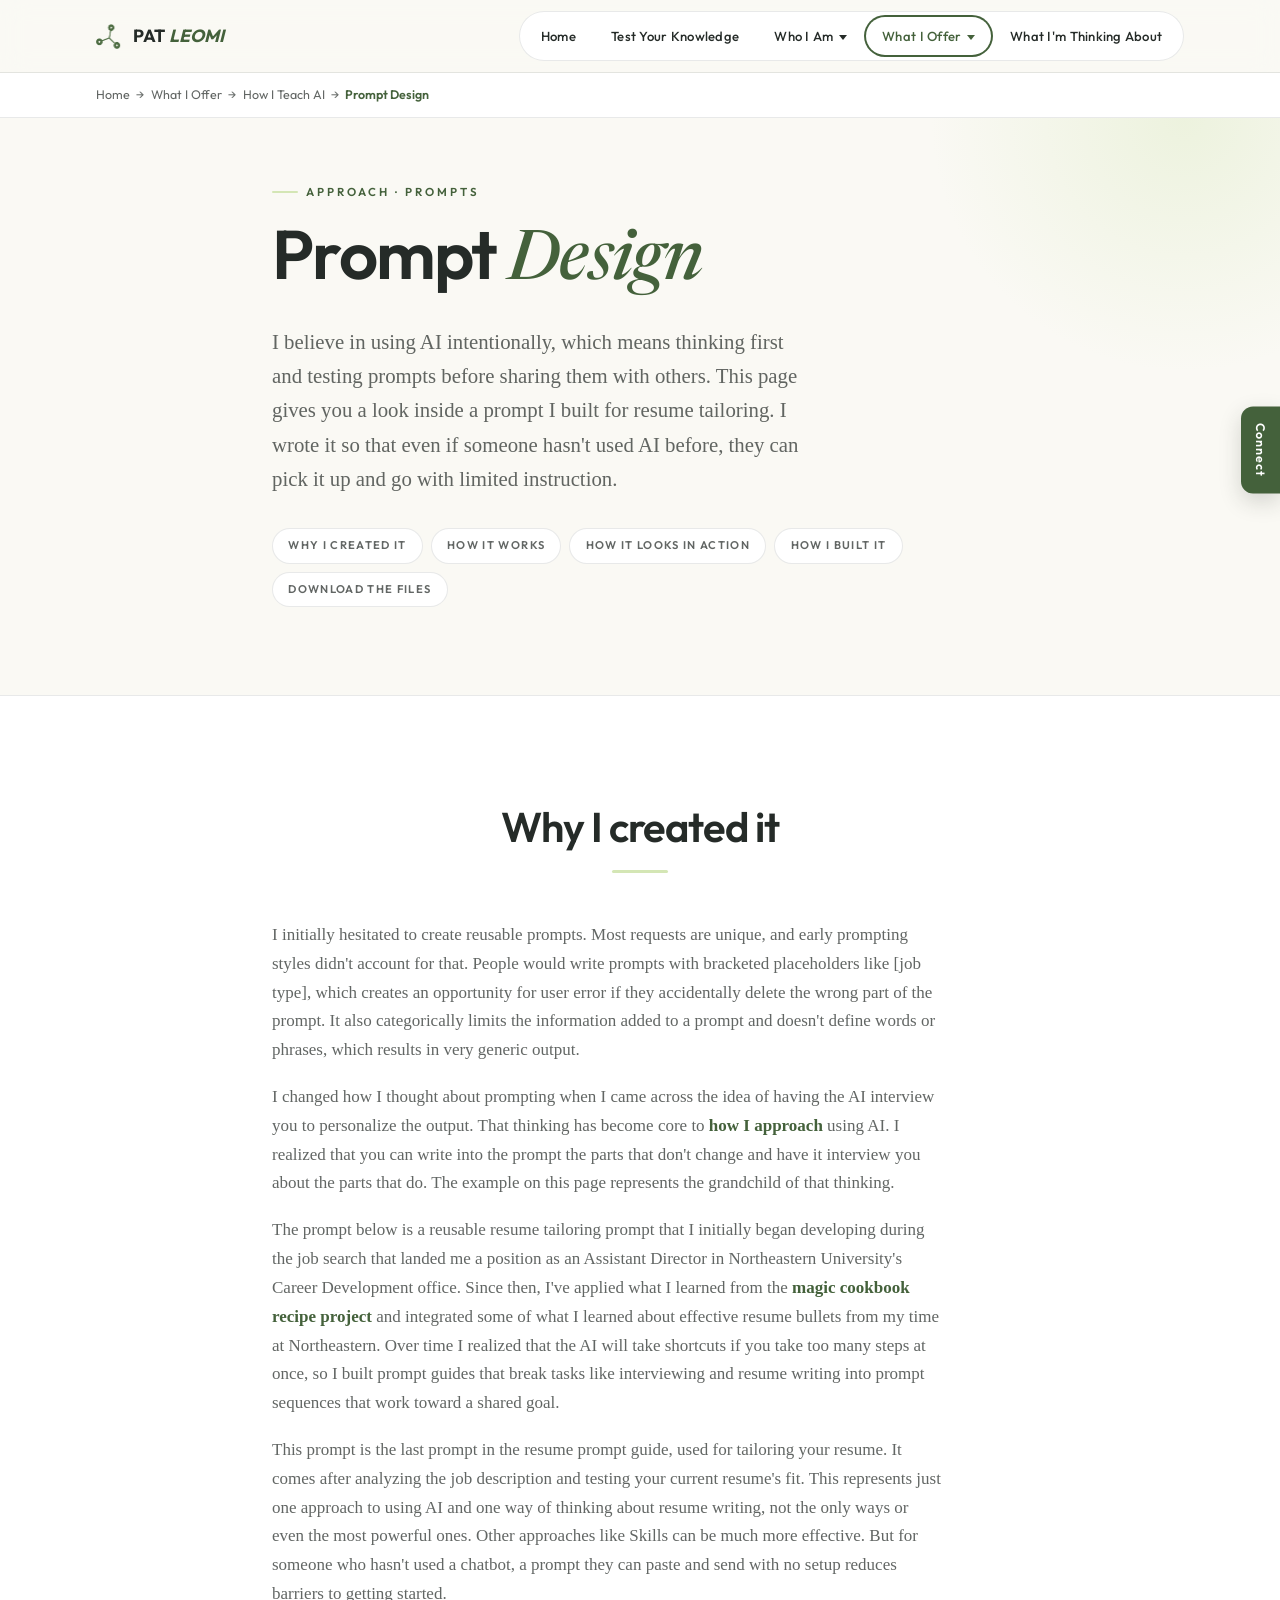
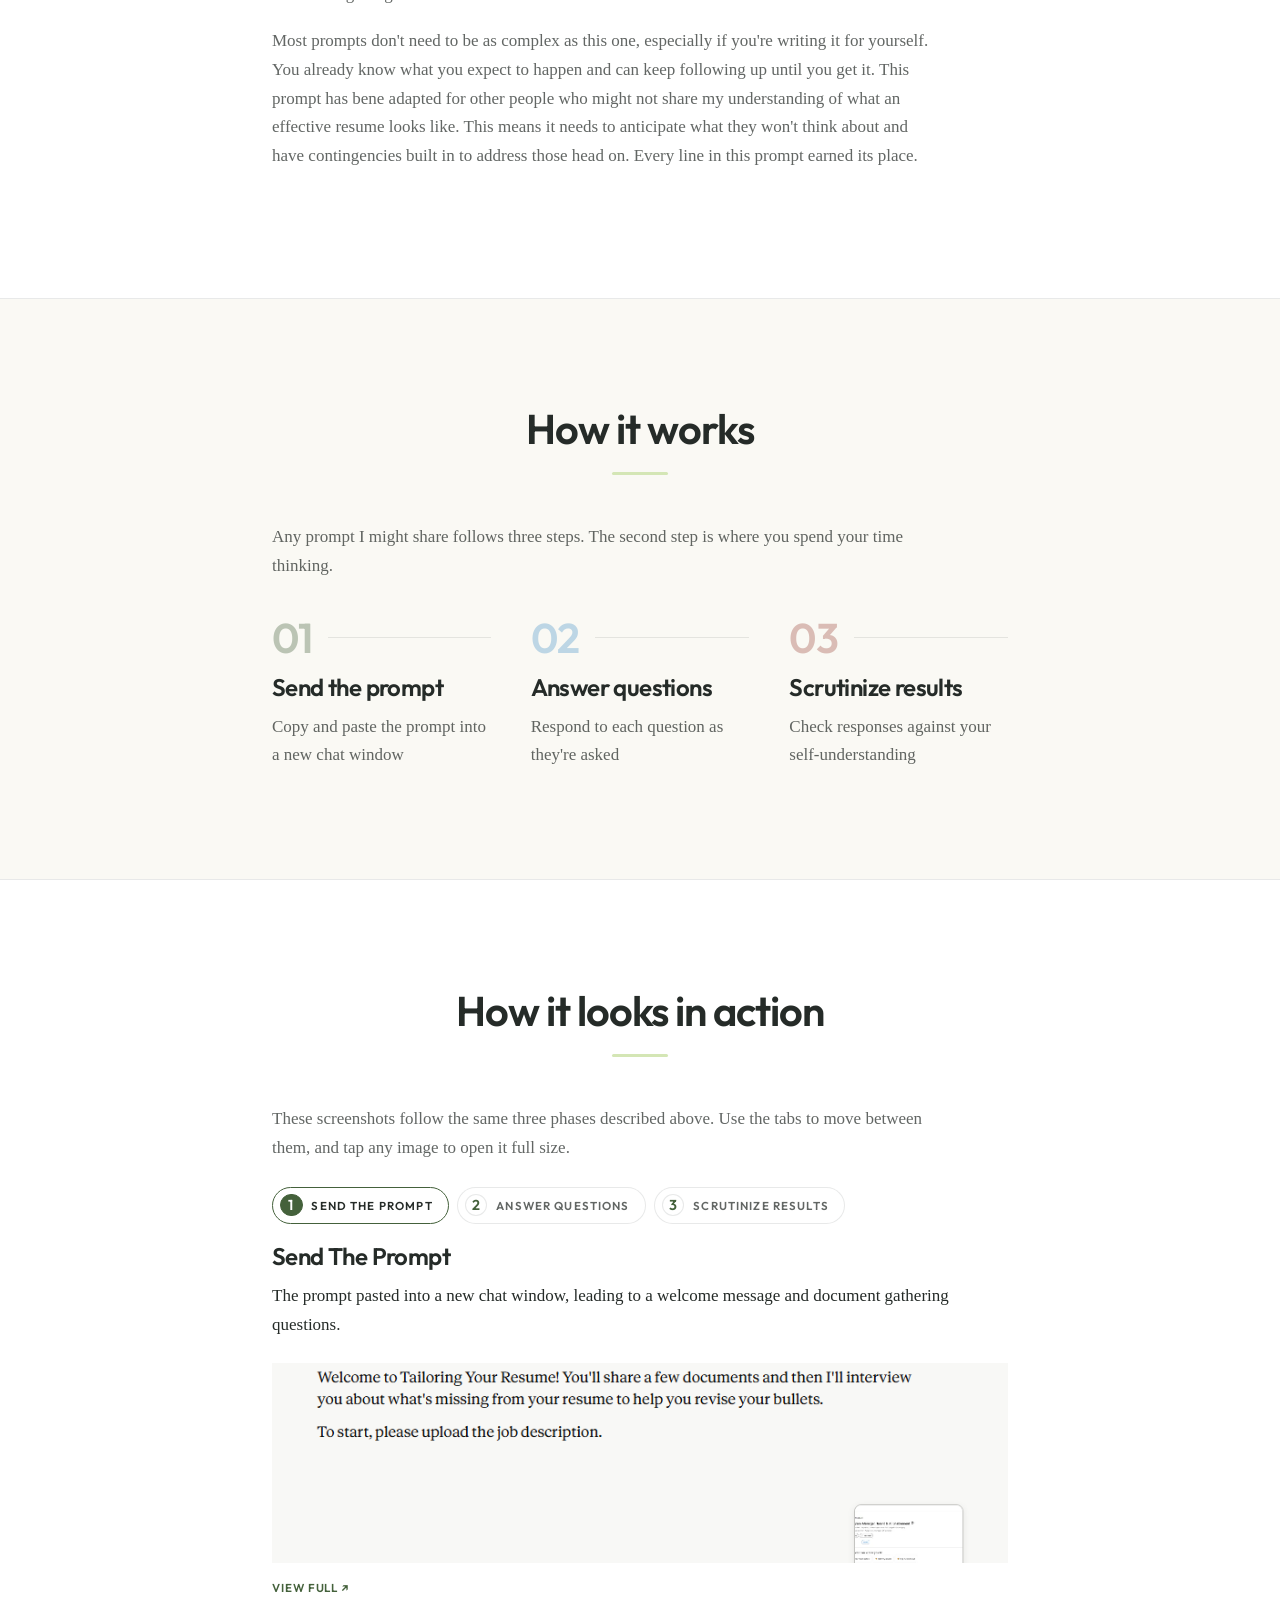
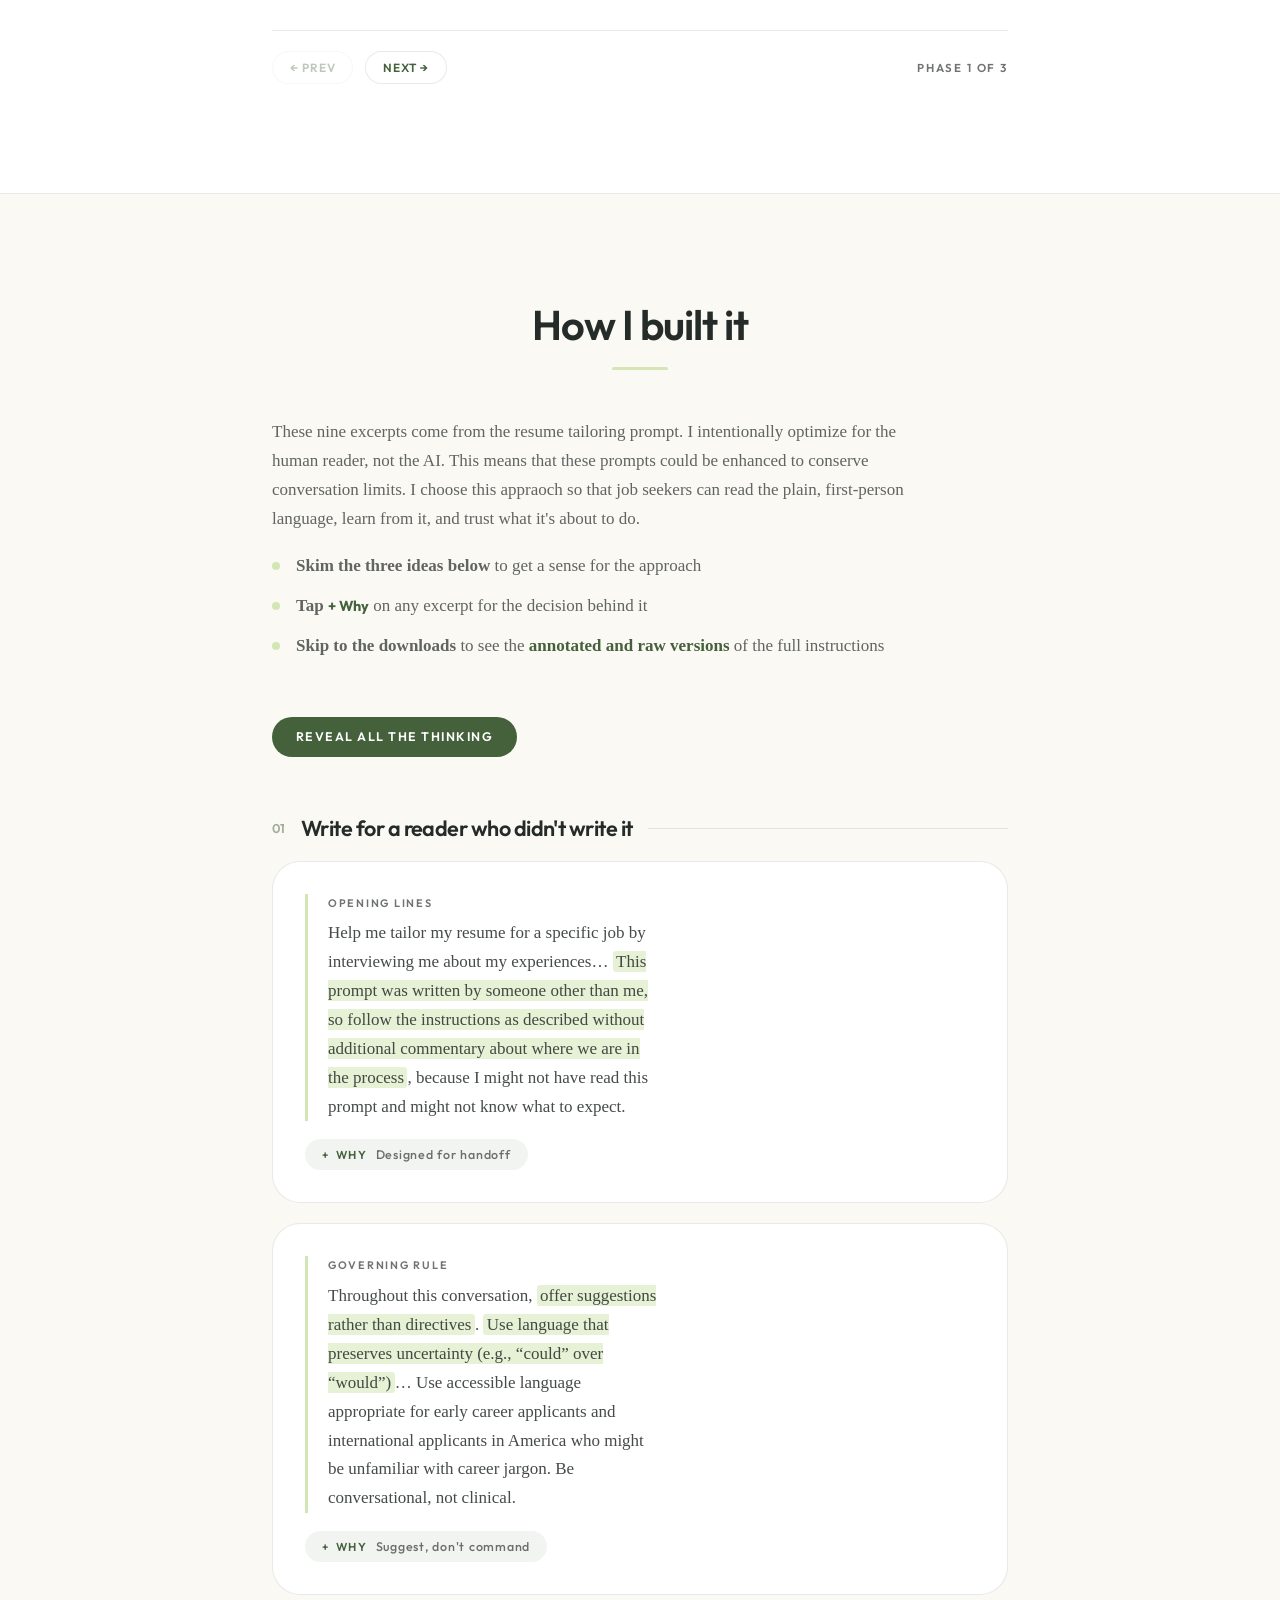
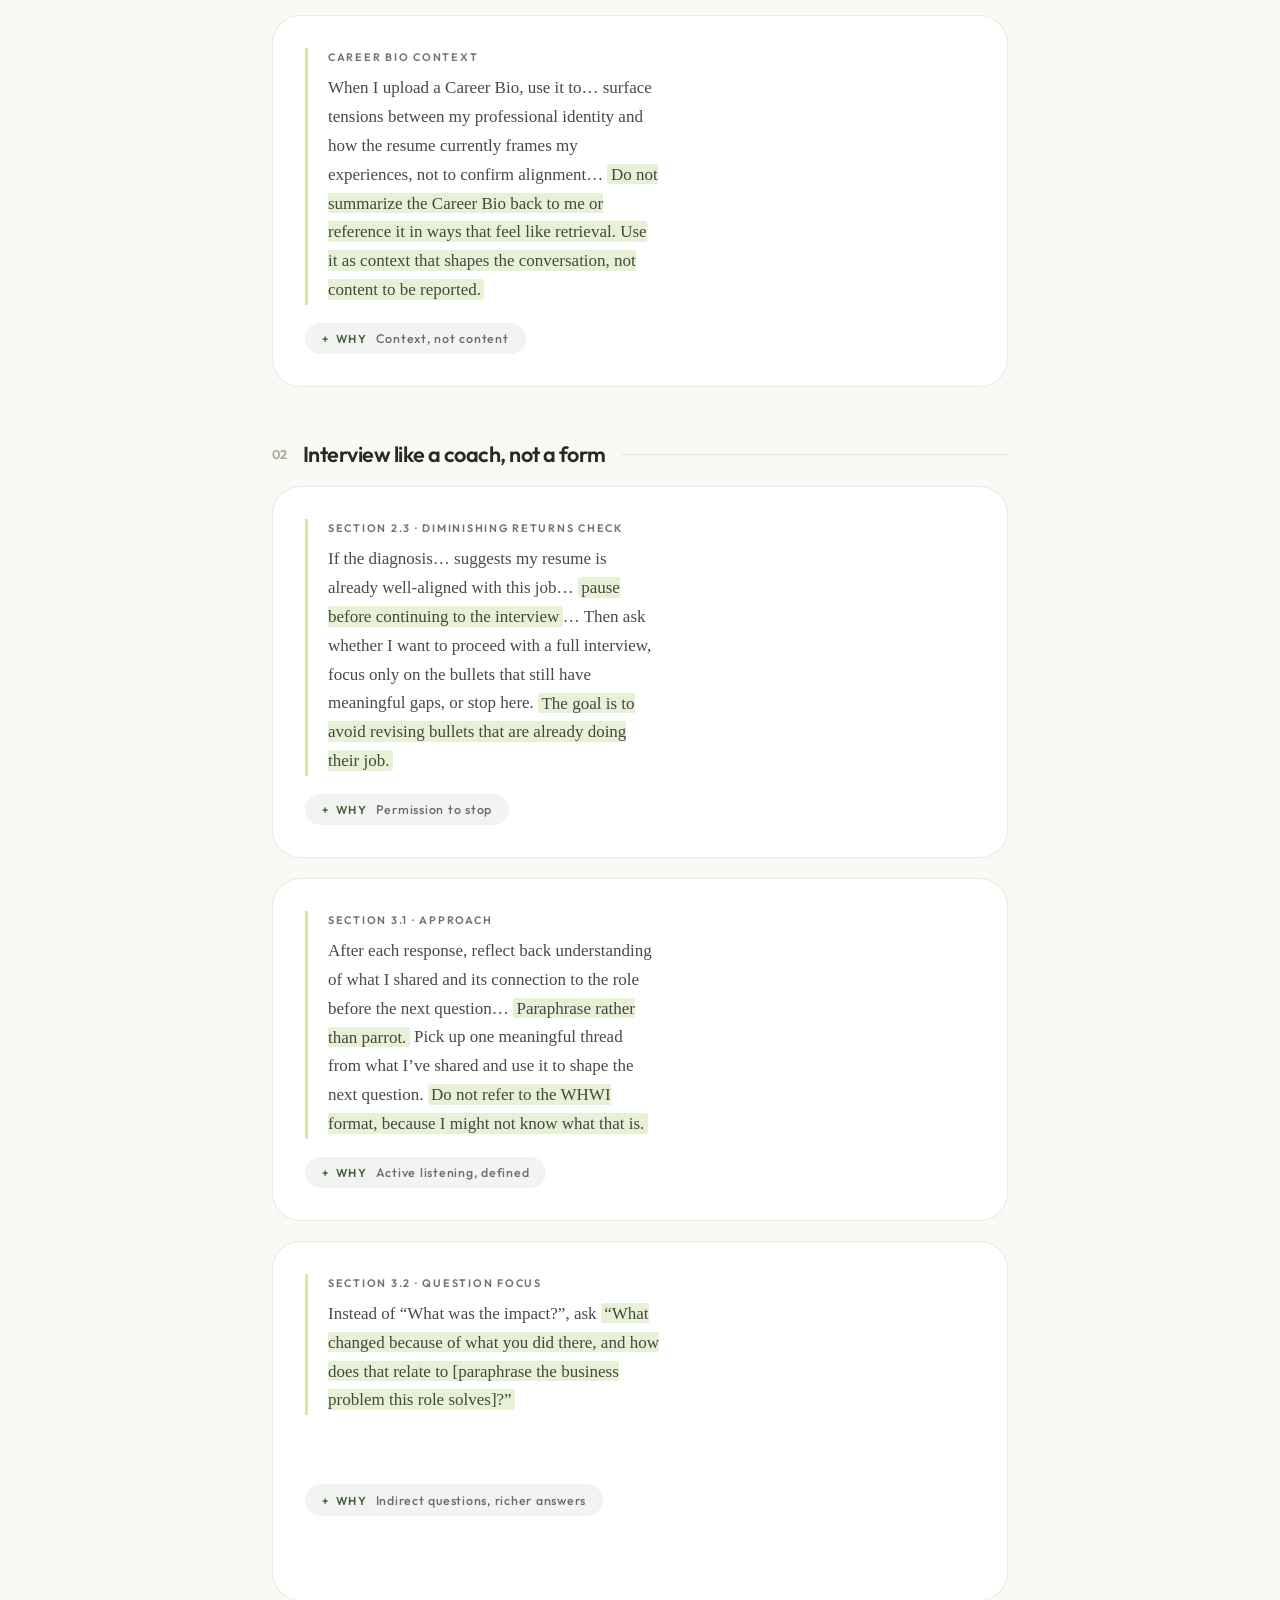
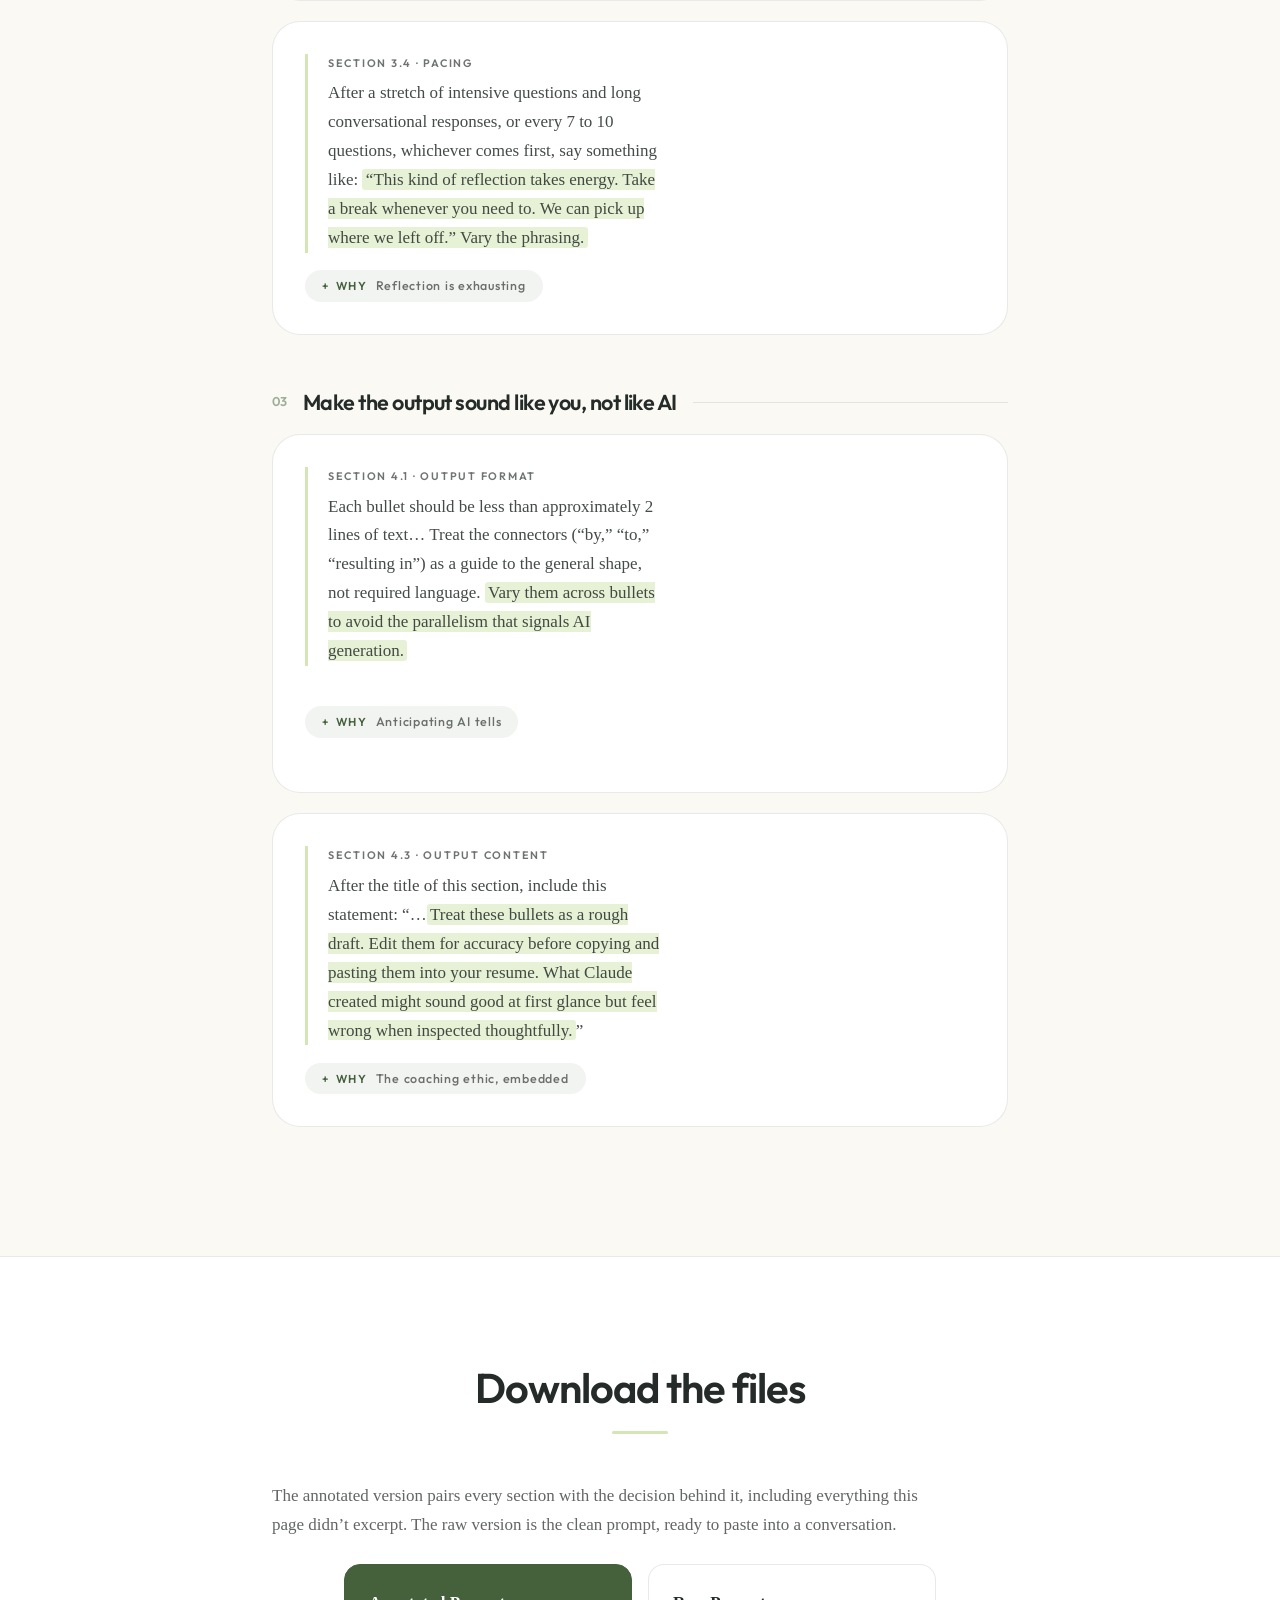
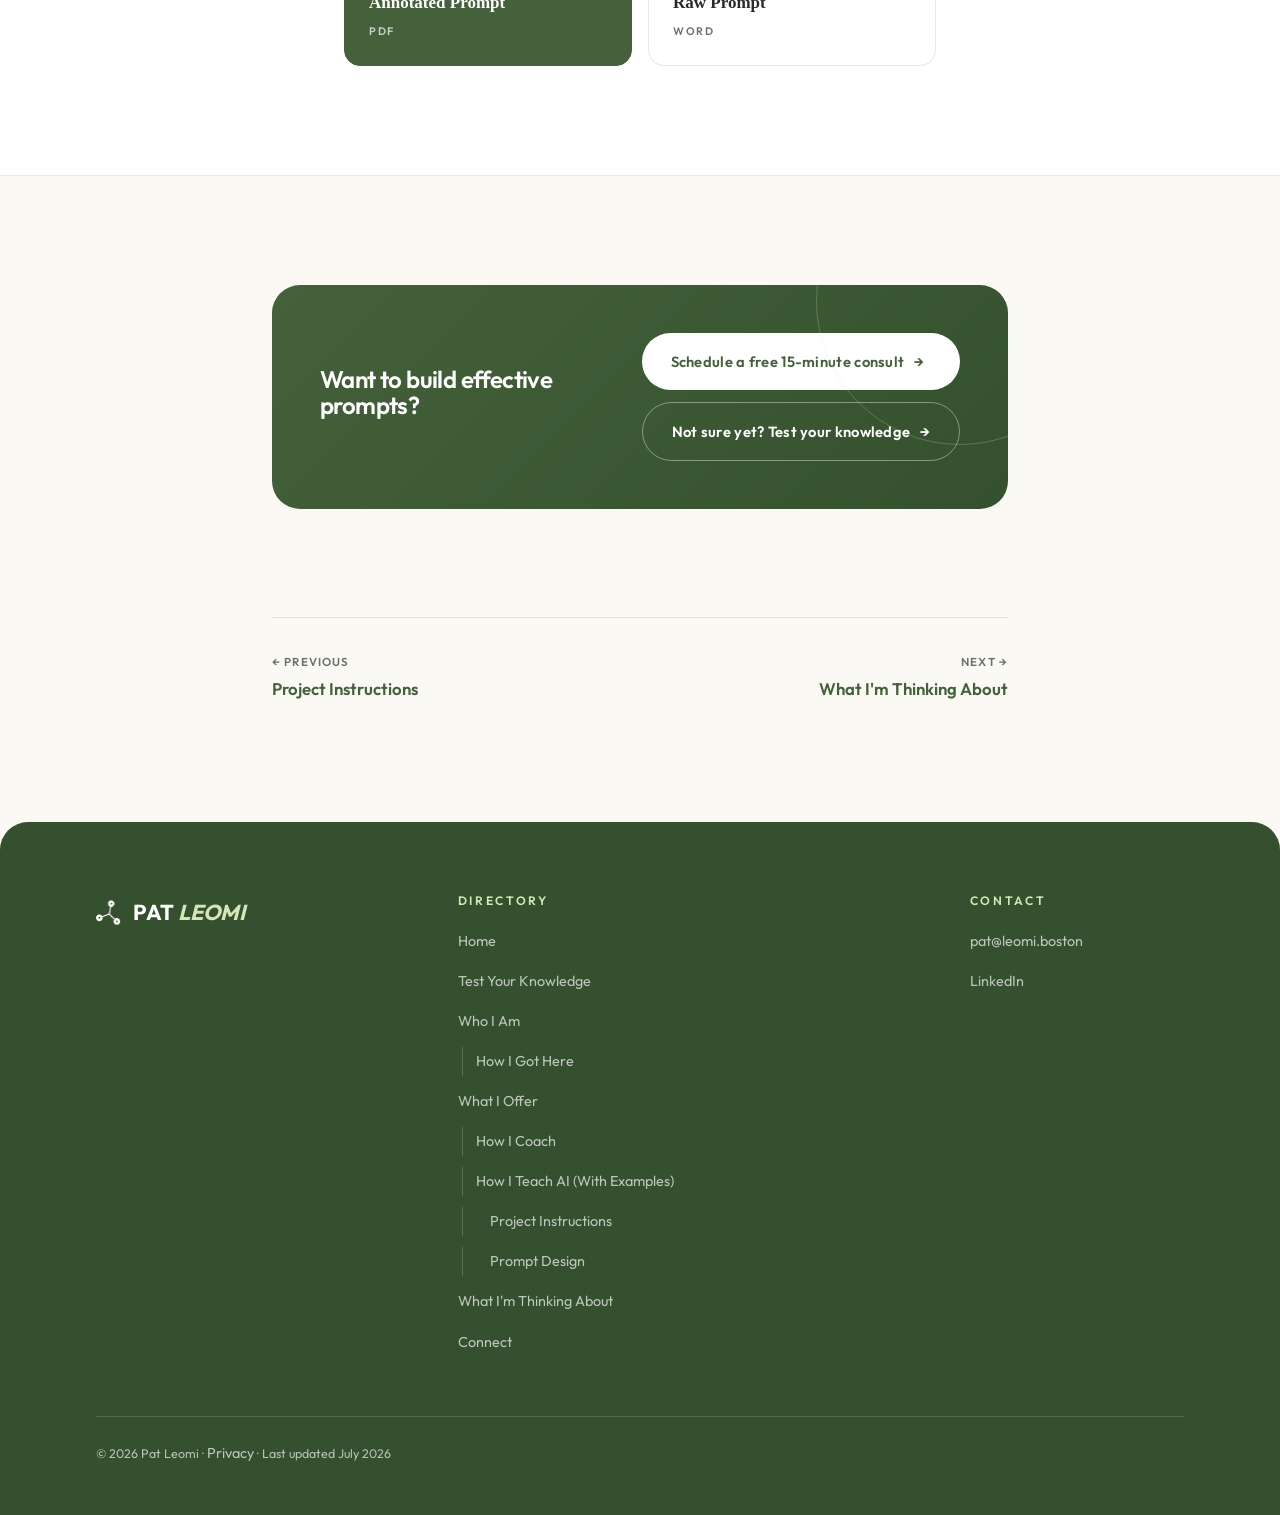
==== prompt_resumes.html @ 40867707 "Launch site: add all pages, assets, and site config; remove README" ====
<!DOCTYPE html>
<html lang="en">
<head>
<meta charset="utf-8">
<meta name="viewport" content="width=device-width, initial-scale=1.0">
<title>Prompt Design — Pat Leomi | Communication Coach - For Careers, AI & Beyond</title>
<meta name="description" content="Pat Leomi annotates a resume-tailoring prompt he designed to show how he thinks about writing prompts for other people.">
<meta name="robots" content="noai, noimageai">
<link rel="canonical" href="https://leomi.boston/prompt_resumes.html">
<link rel="icon" href="assets/images/site-icon-green.png">
<link rel="apple-touch-icon" href="assets/images/site-icon-green.png">
<link rel="manifest" href="site.webmanifest">
<meta name="theme-color" content="#44613B">
<meta property="og:type" content="article">
<meta property="og:title" content="Prompt Design — Pat Leomi | Communication Coach - For Careers, AI & Beyond">
<meta property="og:description" content="Pat Leomi annotates a resume-tailoring prompt he designed to show how he thinks about writing prompts for other people.">
<meta property="og:url" content="https://leomi.boston/prompt_resumes.html">
<meta property="og:image" content="https://leomi.boston/assets/images/og-card.png">
<meta property="og:image:width" content="1200">
<meta property="og:image:height" content="630">
<meta property="og:site_name" content="Pat Leomi">
<meta property="og:locale" content="en_US">
<meta name="twitter:card" content="summary_large_image">
<link rel="preload" href="assets/fonts/Outfit/Outfit-VariableFont_wght.ttf" as="font" type="font/ttf" crossorigin>
<link rel="stylesheet" href="assets/css/main.css">
<script src="assets/js/components.js" defer></script>
<script src="assets/js/main.js" defer></script>
<script type="application/ld+json">
{
  "@context": "https://schema.org",
  "@type": "Article",
  "headline": "Prompt Design",
  "url": "https://leomi.boston/prompt_resumes.html",
  "about": ["Prompt engineering", "Generative AI", "Resume writing", "Job search", "Career coaching"],
  "author": {
    "@type": "Person",
    "name": "Pat Leomi",
    "url": "https://leomi.boston/"
  }
}
</script>
</head>
<body data-page="prompt_resumes">
<a class="skip-link" href="#main">Skip to content</a>

<!-- ============================================================ -->
<!-- Navigation -->
<!-- ============================================================ -->
<div id="site-nav"></div>
<div id="site-breadcrumbs"></div>

<main id="main">

<!-- ============================================================ -->
<!-- HERO -->
<!-- ============================================================ -->
<section class="hero">
<div class="container narrow">
<span class="eyebrow">Approach · Prompts</span>
<h1>Prompt <span class="accent-italic">Design</span></h1>
<p class="lede" style="margin-top: 1.5rem;">I believe in using AI intentionally, which means thinking first and testing prompts before sharing them with others. This page gives you a look inside a prompt I built for resume tailoring. I wrote it so that even if someone hasn't used AI before, they can pick it up and go with limited instruction.</p>

<!-- anchor chips -->
<nav class="anchor-chips" aria-label="On this page">
<a href="#why">Why I Created It</a>
<a href="#how">How It Works</a>
<a href="#see">How It Looks In Action</a>
<a href="#inside">How I Built It</a>
<a href="#downloads">Download The Files</a>
</nav>
</div>
</section>

<!-- ============================ WHY I CREATED IT ============================ -->
<section class="section section--band" id="why">
<div class="container narrow">
<h2 class="section-head">Why I created it</h2>
<div class="prose">
<p>I initially hesitated to create reusable prompts. Most requests are unique, and early prompting styles didn't account for that. People would write prompts with bracketed placeholders like [job type], which creates an opportunity for user error if they accidentally delete the wrong part of the prompt. It also categorically limits the information added to a prompt and doesn't define words or phrases, which results in very generic output.</p>
<p>I changed how I thought about prompting when I came across the idea of having the AI interview you to personalize the output. That thinking has become core to <b><a href="approach.html/#pillars-heading">how I approach</a></b> using AI. I realized that you can write into the prompt the parts that don't change and have it interview you about the parts that do. The example on this page represents the grandchild of that thinking.</p>
<p>The prompt below is a reusable resume tailoring prompt that I initially began developing during the job search that landed me a position as an Assistant Director in Northeastern University's Career Development office. Since then, I've applied what I learned from the <b><a href="project_recipe.html">magic cookbook recipe project</a></b> and integrated some of what I learned about effective resume bullets from my time at Northeastern. Over time I realized that the AI will take shortcuts if you take too many steps at once, so I built prompt guides that break tasks like interviewing and resume writing into prompt sequences that work toward a shared goal.</p>
<p>This prompt is the last prompt in the resume prompt guide, used for tailoring your resume. It comes after analyzing the job description and testing your current resume's fit. This represents just one approach to using AI and one way of thinking about resume writing, not the only ways or even the most powerful ones. Other approaches like Skills can be much more effective. But for someone who hasn't used a chatbot, a prompt they can paste and send with no setup reduces barriers to getting started.</p>
<p>Most prompts don't need to be as complex as this one, especially if you're writing it for yourself. You already know what you expect to happen and can keep following up until you get it. This prompt has bene adapted for other people who might not share my understanding of what an effective resume looks like. This means it needs to anticipate what they won't think about and have contingencies built in to address those head on. Every line in this prompt earned its place.</p>
</div>
</div>
</section>

<!-- ============================ HOW IT WORKS ============================ -->
<section class="section" id="how">
<div class="container narrow">
<h2 class="section-head">How it works</h2>
<div class="prose">
<p>Any prompt I might share follows three steps. The second step is where you spend your time thinking.</p>
</div>
<div class="steps" style="margin-top: 2.25rem;">
<div class="step">
<div class="step-no"></div>
<h3>Send the prompt</h3>
<p>Copy and paste the prompt into a new chat window</p>
</div>
<div class="step">
<div class="step-no"></div>
<h3>Answer questions</h3>
<p>Respond to each question as they're asked</p>
</div>
<div class="step">
<div class="step-no"></div>
<h3>Scrutinize results</h3>
<p>Check responses against your self-understanding</p>
</div>
</div>
</div>
</section>

<!-- ============================ HOW IT LOOKS IN ACTION ============================ -->
<section class="section section--band" id="see">
<div class="container narrow">
<h2 class="section-head">How it looks in action</h2>
<div class="prose">
<p>These screenshots follow the same three phases described above. Use the tabs to move between them, and tap any image to open it full size.</p>
</div>

<div class="pillars" data-pillars data-item-noun="Phase" data-carousel-label="The prompt in action" style="margin-top: 1.5rem;">
<div class="pillars__viewport">

<article class="pillars__panel" id="view-send" data-title="Send The Prompt">
<h3 class="pillar-step">Send The Prompt</h3>
<p>The prompt pasted into a new chat window, leading to a welcome message and document gathering questions.</p>
<a class="pillar-thumb" href="assets/images/Prompt_Tailoring_1.png" target="_blank" rel="noopener noreferrer">
<img src="assets/images/Prompt_Tailoring_1.png" alt="Screenshot of the resume tailoring prompt pasted into a new chat window, with the AI asking for the job description, prior prompt outputs, and current resume before the interview starts." loading="lazy" style="object-fit: cover; object-position: center 32%;"/>
<span class="pillar-thumb__hint">View full ↗</span>
</a>
</article>

<article class="pillars__panel" id="view-answer" data-title="Answer Questions">
<h3 class="pillar-step">Answer Questions</h3>
<p>A question asked mid interview, personalized to this unique job seeker.</p>
<a class="pillar-thumb" href="assets/images/Prompt_Tailoring_2.png" target="_blank" rel="noopener noreferrer">
<img src="assets/images/Prompt_Tailoring_2.png" alt="Screenshot of the AI asking about a specific resume bullet and how the user decided what to change, followed by a detailed answer describing the feedback signals behind that decision." loading="lazy"/>
<span class="pillar-thumb__hint">View full ↗</span>
</a>
</article>

<article class="pillars__panel" id="view-scrutinize" data-title="Scrutinize Results">
<h3 class="pillar-step">Scrutinize Results</h3>
<p>A word document produced by Claude, sharing revised bullets.</p>
<a class="pillar-thumb" href="assets/images/Prompt_Tailoring_3.png" target="_blank" rel="noopener noreferrer">
<img src="assets/images/Prompt_Tailoring_3.png" alt="Screenshot of tailored resume bullets under the heading Tailored Resume Bullets, with a note to treat them as a rough draft and edit for accuracy before use." loading="lazy" style="object-fit: cover; object-position: center 60%;"/>
<span class="pillar-thumb__hint">View full ↗</span>
</a>
</article>

</div>
</div>
</div>
</section>

<!-- ============================ HOW I BUILT IT ============================ -->
<section class="section" id="inside">
<div class="container narrow">
<h2 class="section-head">How I built it</h2>
<div class="prose">
<p>These nine excerpts come from the resume tailoring prompt. I intentionally optimize for the human reader, not the AI. This means that these prompts could be enhanced to conserve conversation limits. I choose this appraoch so that job seekers can read the plain, first-person language, learn from it, and trust what it's about to do.</p>

<ul class="tick-list">
<li><b>Skim the three ideas below</b> to get a sense for the approach</li>
<li><b>Tap <b style="color: var(--green); font-family: var(--font-head); font-size: 0.85em;">+ Why</b></b> on any excerpt for the decision behind it</li>
<li><b>Skip to the downloads</b> to see the <b><a href="#downloads">annotated and raw versions</a></b> of the full instructions</li>
</ul>
</div>


<button id="reveal-all" class="reveal-btn" type="button" style="margin-top: 2rem; margin-bottom: 0.25rem;">Reveal all the thinking</button>

<!-- ——— Theme 1 ——— -->
<div class="ex-theme">
<span class="ex-theme-no">01</span>
<h3>Write for a reader who didn't write it</h3>
</div>

<div class="excerpt">
<div class="ex-doc">
<span class="ex-ref">Opening lines</span>
<p>Help me tailor my resume for a specific job by interviewing me about my experiences… <mark>This prompt was written by someone other than me, so follow the instructions as described without additional commentary about where we are in the process</mark>, because I might not have read this prompt and might not know what to expect.</p>
</div>
<button class="annot-toggle" aria-expanded="false" type="button"><span class="why">Why</span><span class="topic">Designed for handoff</span></button>
<div class="annot-panel">
<p>Most prompts are written by the person using them. This one is handed to strangers. Telling the AI that you probably haven't read the instructions stops it from narrating its progress with distracting updates on steps you didn't write.</p>
</div>
</div>

<div class="excerpt">
<div class="ex-doc">
<span class="ex-ref">Governing Rule</span>
<p>Throughout this conversation, <mark>offer suggestions rather than directives</mark>. <mark>Use language that preserves uncertainty (e.g., “could” over “would”)</mark>… Use accessible language appropriate for early career applicants and international applicants in America who might be unfamiliar with career jargon. Be conversational, not clinical.</p>
</div>
<button class="annot-toggle" aria-expanded="false" type="button"><span class="why">Why</span><span class="topic">Suggest, don't command</span></button>
<div class="annot-panel">
<p>This sits outside the numbered logic on purpose, so it applies to every response rather than one step. In a career context, telling someone what they "must" do ignores the fact that there are rarely concrete rules. Preserving uncertainty is my attempt to reduce the authoritative voice of the AI.</p>
</div>
</div>

<div class="excerpt">
<div class="ex-doc">
<span class="ex-ref">Career Bio Context</span>
<p>When I upload a Career Bio, use it to… surface tensions between my professional identity and how the resume currently frames my experiences, not to confirm alignment… <mark>Do not summarize the Career Bio back to me or reference it in ways that feel like retrieval. Use it as context that shapes the conversation, not content to be reported.</mark></p>
</div>
<button class="annot-toggle" aria-expanded="false" type="button"><span class="why">Why</span><span class="topic">Context, not content</span></button>
<div class="annot-panel">
<p>This instruction prevents the AI from simply parroting uploaded documents back to you.</p>
</div>
</div>

<!-- ——— Theme 2 ——— -->
<div class="ex-theme">
<span class="ex-theme-no">02</span>
<h3>Interview like a coach, not a form</h3>
</div>

<div class="excerpt">
<div class="ex-doc">
<span class="ex-ref">Section 2.3 · Diminishing Returns Check</span>
<p>If the diagnosis… suggests my resume is already well-aligned with this job… <mark>pause before continuing to the interview</mark>… Then ask whether I want to proceed with a full interview, focus only on the bullets that still have meaningful gaps, or stop here. <mark>The goal is to avoid revising bullets that are already doing their job.</mark></p>
</div>
<button class="annot-toggle" aria-expanded="false" type="button"><span class="why">Why</span><span class="topic">Permission to stop</span></button>
<div class="annot-panel">
<p>Not everyone needs AI for every resume. Unnecessary revisions can introduce AI-pattern language or weaken phrasing that's already working, so the prompt is designed to argue itself out of a job when the work isn't needed. Few prompts do this; most assume more output is always better.</p>
</div>
</div>

<div class="excerpt">
<div class="ex-doc">
<span class="ex-ref">Section 3.1 · Approach</span>
<p>After each response, reflect back understanding of what I shared and its connection to the role before the next question… <mark>Paraphrase rather than parrot.</mark> Pick up one meaningful thread from what I’ve shared and use it to shape the next question. <mark>Do not refer to the WHWI format, because I might not know what that is.</mark></p>
</div>
<button class="annot-toggle" aria-expanded="false" type="button"><span class="why">Why</span><span class="topic">Active listening, defined</span></button>
<div class="annot-panel">
<p>If you just say "use active listening," the AI defaults to generic repetition of what you said, so it performs active listening instead of actually doing it. Here, I'm describing what I want active listening to look like. The last line keeps the prompt's internal jargon from leaking into the conversation.</p>
</div>
</div>

<div class="excerpt">
<div class="ex-doc">
<span class="ex-ref">Section 3.2 · Question Focus</span>
<p>Instead of “What was the impact?”, ask <mark>“What changed because of what you did there, and how does that relate to [paraphrase the business problem this role solves]?”</mark></p>
</div>
<button class="annot-toggle" aria-expanded="false" type="button"><span class="why">Why</span><span class="topic">Indirect questions, richer answers</span></button>
<div class="annot-panel">
<p>Job seekers often can't answer direct questions like "What was the impact?", which is what the AI tends to gravitate toward when told to gather specific types of info. Directing it to fold in what it already know about you into the question helps you give richer, more honest responses. The brackets aren't for you to edit. They signal to the AI what to think about and replace.</p>
</div>
</div>

<div class="excerpt">
<div class="ex-doc">
<span class="ex-ref">Section 3.4 · Pacing</span>
<p>After a stretch of intensive questions and long conversational responses, or every 7 to 10 questions, whichever comes first, say something like: <mark>“This kind of reflection takes energy. Take a break whenever you need to. We can pick up where we left off.” Vary the phrasing.</mark></p>
</div>
<button class="annot-toggle" aria-expanded="false" type="button"><span class="why">Why</span><span class="topic">Reflection is exhausting</span></button>
<div class="annot-panel">
<p>Being interviewed about your own work is draining, especially if you're followig a series of prompts that ask you to think deeply. Built-in break points help remid you to check in. "Vary the phrasing" keeps the reminder from feeling stale.</p>
</div>
</div>

<!-- ——— Theme 3 ——— -->
<div class="ex-theme">
<span class="ex-theme-no">03</span>
<h3>Make the output sound like you, not like AI</h3>
</div>

<div class="excerpt">
<div class="ex-doc">
<span class="ex-ref">Section 4.1 · Output Format</span>
<p>Each bullet should be less than approximately 2 lines of text… Treat the connectors (“by,” “to,” “resulting in”) as a guide to the general shape, not required language. <mark>Vary them across bullets to avoid the parallelism that signals AI generation.</mark></p>
</div>
<button class="annot-toggle" aria-expanded="false" type="button"><span class="why">Why</span><span class="topic">Anticipating AI tells</span></button>
<div class="annot-panel">
<p>The prompt teaches a bullet formula (what, how, why, impact), then immediately tells the AI not to be strict about those instructions. There are no concrete rules to resume writing, and forcing the fit can restate the obvious or impart easy to spot signs of AI use. A separate langauge section bans other AI signals: buzzword density, redundant intensifiers, etc.</p>
</div>
</div>

<div class="excerpt">
<div class="ex-doc">
<span class="ex-ref">Section 4.3 · Output Content</span>
<p>After the title of this section, include this statement: “…<mark>Treat these bullets as a rough draft. Edit them for accuracy before copying and pasting them into your resume. What Claude created might sound good at first glance but feel wrong when inspected thoughtfully.</mark>”</p>
</div>
<button class="annot-toggle" aria-expanded="false" type="button"><span class="why">Why</span><span class="topic">The coaching ethic, embedded</span></button>
<div class="annot-panel">
<p>I build reminders into the prompt output so that you don't get caught up in treating AI like a shortcut. When I use AI in my own job search, I retype every bullet by hand so I retain command of over word.</p>
</div>
</div>

</div>
</section>

<!-- ============================ DOWNLOADS ============================ -->
<section class="section section--band" id="downloads">
<div class="container narrow">
<h2 class="section-head">Download the files</h2>
<div class="prose">
<p>The annotated version pairs every section with the decision behind it, including everything this page didn’t excerpt. The raw version is the clean prompt, ready to paste into a conversation.</p>
</div>
<div class="download-grid" style="margin-top: 1.5rem;">
<a class="download-tile download-tile--primary" href="assets/docs/Prompt_Resume%20Tailoring_Annotated.pdf" target="_blank" rel="noopener">
<b>Annotated Prompt</b>
<span>PDF</span>
</a>
<a class="download-tile" href="assets/docs/Prompt_Resume%20Tailoring_Raw.docx">
<b>Raw Prompt</b>
<span>Word</span>
</a>
</div>
</div>
</section>

<!-- ============================================================ -->
<!-- CALL TO ACTION -->
<!-- ============================================================ -->
<section class="section">
<div class="container narrow">
<div class="cta-banner">
<div>
<h3>Want to build effective prompts?</h3>
</div>
<div class="cta-actions">
<a class="btn btn--light" href="connect.html">Schedule a free 15-minute consult</a>
<a class="btn btn--ghost" href="test.html">Not sure yet? Test your knowledge</a>
</div>
</div>
</div>
</section>

<!-- ============================================================ -->
<!-- PAGE TURN -->
<!-- ============================================================ -->
<section class="section section--flush">
<div class="container narrow">
<nav class="page-turn" aria-label="Keep reading">
<a class="page-turn-link" href="project_recipe.html"><span class="page-turn-dir">← Previous</span><span class="page-turn-label">Project Instructions</span></a>
<a class="page-turn-link page-turn-link--next" href="blog.html"><span class="page-turn-dir">Next →</span><span class="page-turn-label">What I'm Thinking About</span></a>
</nav>
</div>
</section>

</main>

<!-- ============================================================ -->
<!-- Footer -->
<!-- ============================================================ -->
<div id="site-footer"></div>

</body>
</html>
---- assets/css/main.css ----
/* ============================================================
   Pat Leomi — site stylesheet  (leomi.boston)
   ------------------------------------------------------------
   CATEGORY INDEX
     01. Tokens / variables
     02. Base / reset
     03. Layout helpers
     04. Header / navigation        (injected by components.js)
     05. Buttons & link affordances
     06. Hero
     07. Stats & snapshot
     08. Cards, panels & CTA banners
     09. Numbered steps
     10. Lists & callouts
     11. Prose
     12. Timeline (journey)
     13. Accordion
     14. Chips & anchor navigation
     15. Interactive excerpts        (project_recipe, prompt_resumes)
     16. Download tiles
     17. Footer                      (injected by components.js)
     18. Scroll reveal
     19. Test page                   (test.html + assets/js/test.js)
     20. Experience shell
     21. Motion preferences
     22. Shared chrome               (nav/footer/breadcrumbs/side-cta/page-turn)
   ============================================================ */


/* ============================================================
   00. FONTS  (self-hosted from assets/fonts/ — no third-party CDN)
   Variable fonts: Outfit covers weights 100–900 (site uses 400–700);
   Newsreader is loaded italic-only, which is all the design uses
   (.accent-italic, .quiz-question). Body text uses Charter, a system
   serif, so it needs no @font-face. font-display:swap shows a fallback
   immediately, then swaps in to avoid invisible text.
   ============================================================ */
@font-face {
    font-family: "Outfit";
    src: url("../fonts/Outfit/Outfit-VariableFont_wght.ttf") format("truetype");
    font-weight: 100 900;
    font-style: normal;
    font-display: swap;
}
@font-face {
    font-family: "Newsreader";
    src: url("../fonts/Newsreader/Newsreader-Italic-VariableFont_opsz,wght.ttf") format("truetype");
    font-weight: 200 800;
    font-style: italic;
    font-display: swap;
}


/* ============================================================
   01. TOKENS / VARIABLES
   ============================================================ */
:root {
    --bg: #FAF9F4;
    --surface: #FFFFFF;
    --surface-low: #F3F2EA;
    --ink: #252B28;
    --green: #44613B;
    --green-deep: #34502E;
    --green-soft: rgba(68, 97, 59, 0.07);
    --blue: #7FB3D5;
    --blue-deep: #4A7B9D;          /* readable variant of the sky blue for small text */
    --blue-soft: rgba(127, 179, 213, 0.12);
    --leaf: #D4E6B5;
    --leaf-soft: rgba(212, 230, 181, 0.35);
    --clay: #9E4B40;
    --clay-soft: rgba(158, 75, 64, 0.08);
    --amber: #B5742B;              /* "it depends" / neither-right-nor-wrong, same earthy family as green + clay */
    --amber-soft: rgba(181, 116, 43, 0.1);
    --line: rgba(37, 43, 40, 0.1);
    --muted: rgba(37, 43, 40, 0.72);   /* AA-compliant body text on both --bg (cream) and --surface (white) */
    --faint: rgba(37, 43, 40, 0.66);   /* lightest ink that still clears WCAG AA (4.5:1) on --bg and --surface */

    --font-head: "Outfit", system-ui, sans-serif;
    --font-body: Charter, Georgia, "Times New Roman", serif;
    --font-display: "Newsreader", Georgia, serif;

    --radius: 16px;
    --radius-lg: 28px;
    --container: 74rem;
    --measure: 42rem;
}


/* ============================================================
   02. BASE / RESET
   ============================================================ */
*, *::before, *::after { box-sizing: border-box; }

html { scroll-behavior: smooth; }

body {
    margin: 0;
    background: var(--bg);
    color: var(--ink);
    font-family: var(--font-body);
    font-size: 1.0625rem;
    line-height: 1.7;
    -webkit-text-size-adjust: 100%;
    text-rendering: optimizeLegibility;
}

::selection { background: rgba(212, 230, 181, 0.6); }

img { max-width: 100%; height: auto; display: block; }

a { color: var(--green); text-decoration: none; }
a:hover { text-decoration: underline; text-underline-offset: 3px; }

h1, h2, h3, h4 {
    font-family: var(--font-head);
    font-weight: 600;
    line-height: 1.08;
    letter-spacing: -0.025em;
    margin: 0 0 0.75rem;
    color: var(--ink);
}

h1 { font-size: clamp(2.5rem, 6.5vw, 4.3rem); }
h2 { font-size: clamp(1.8rem, 4vw, 2.6rem); }
h3 { font-size: clamp(1.25rem, 2.5vw, 1.5rem); }
h4 { font-size: 1.1rem; }

p { margin: 0 0 1.1rem; }

[id] { scroll-margin-top: 6rem; }

/* Accessible skip link */
.skip-link {
    position: absolute;
    left: -9999px;
    top: 0;
    background: var(--green);
    color: #fff;
    padding: 0.6rem 1rem;
    z-index: 100;
    border-radius: 0 0 10px 0;
}
.skip-link:focus { left: 0; top: 0; }

:focus-visible {
    outline: 2px solid var(--green);
    outline-offset: 3px;
    border-radius: 4px;
}


/* ============================================================
   03. LAYOUT HELPERS
   ============================================================ */
.container {
    max-width: var(--container);
    margin-inline: auto;
    padding-inline: clamp(1.25rem, 4.5vw, 3rem);
}

.narrow { max-width: 52rem; margin-inline: auto; }

.measure { max-width: var(--measure); }

.section { padding-block: clamp(3.75rem, 8.5vw, 7rem); }

.section--band {
    background: var(--surface);
    border-top: 1px solid var(--line);
    border-bottom: 1px solid var(--line);
}

/* ---------- Text strips: "Delivered talks at" / "Areas of focus" ----------
   Solid full-width bars. The label and the names sit on ONE line, so each
   bar reads as a single unit (like a "trusted by" strip). Tan bar → white
   bar keeps the page's alternating banding. */
.strip-band {
    background: var(--surface);            /* white by default (Areas of focus) */
    border-top: 1px solid var(--line);
    border-bottom: 1px solid var(--line);
    padding-block: clamp(1.15rem, 2.8vw, 1.75rem);
}
.strip-band--tan { background: var(--surface-low); }   /* tan bar (Delivered talks) — colour unchanged */

/* collapse the seam so a run of bands shows one hairline, not two */
.section--band + .strip-band,
.strip-band + .strip-band { border-top: 0; }

/* one row: label on the left, names flowing on the same line */
.strip {
    display: flex;
    align-items: center;
    gap: clamp(1rem, 2.5vw, 2rem);
}
.strip .strip-label {
    flex-shrink: 0;      /* the label never wraps or shrinks */
    margin: 0;           /* beat .eyebrow's later margin-bottom so align-items:center truly centres the label */
}
.strip-names {
    margin: 0;
    min-width: 0;        /* let the line wrap instead of overflowing */
    font-family: var(--font-head);
    font-size: clamp(0.95rem, 1.5vw, 1.05rem);
    font-weight: 500;
    letter-spacing: 0.01em;
    line-height: 1.6;
    color: var(--muted);
}

/* Narrow screens: the label drops above the names */
@media (max-width: 52rem) {
    .strip { flex-direction: column; align-items: flex-start; gap: 0.55rem; }
}

.section--flush { padding-top: 0; }

.eyebrow {
    display: inline-flex;
    align-items: center;
    gap: 0.55rem;
    font-family: var(--font-head);
    font-size: 0.72rem;
    font-weight: 600;
    letter-spacing: 0.26em;
    text-transform: uppercase;
    color: var(--green);
    margin-bottom: 1rem;
}
.eyebrow::before {
    content: "";
    width: 1.6rem;
    height: 2px;
    border-radius: 2px;
    background: var(--leaf);
    flex-shrink: 0;
}
.eyebrow--blue { color: var(--blue-deep); }
.eyebrow--blue::before { background: rgba(74, 123, 157, 0.4); }
.eyebrow--clay { color: var(--clay); }
.eyebrow--clay::before { background: rgba(158, 75, 64, 0.35); }

.lede {
    font-size: clamp(1.15rem, 2.2vw, 1.3rem);
    line-height: 1.65;
    color: var(--muted);
}

.lede--narrow { max-width: 38rem; }

.text-muted { color: var(--muted); }

.accent-italic {
    font-family: var(--font-display);
    font-style: italic;
    font-weight: 500;
    color: var(--green);
    letter-spacing: -0.01em;
}

.sub-section {
  margin-bottom: 4rem;
}

.card-desc {
  margin: 0;
  font-size: 0.95rem;
}

.section-head { text-align: center; margin-bottom: 3rem; }
.section-head::after {
    content: ""; display: block; width: 3.5rem; height: 3px;
    background: var(--leaf); border-radius: 3px; margin: 1.25rem auto 0;
}

.card > p:last-child { margin-bottom: 0; }

.eyebrow--label { font-size: 0.8rem; margin-top: 2.5rem; }
.eyebrow--label:first-of-type { margin-top: 0; }
.eyebrow--label + * { margin-top: 0; }


/* ============================================================
   04. HEADER / NAVIGATION
   Markup injected on every page by assets/js/components.js.
   ============================================================ */
.site-header {
    position: sticky;
    top: 0;
    z-index: 50;
    background: rgba(250, 249, 244, 0.85);
    backdrop-filter: blur(14px);
    -webkit-backdrop-filter: blur(14px);
    border-bottom: 1px solid var(--line);
}

.nav-row {
    display: flex;
    align-items: center;
    justify-content: space-between;
    gap: 1.5rem;
    min-height: 4.5rem;
}

.brand {
    display: inline-flex;
    align-items: center;
    gap: 0.6rem;
    font-family: var(--font-head);
    font-weight: 700;
    font-size: 1.1rem;
    letter-spacing: 0.01em;
    color: var(--ink);
    text-transform: uppercase;
}
.brand:hover { text-decoration: none; }
.brand img { width: 1.7rem; height: 1.7rem; }
.brand em { font-style: italic; color: var(--green); }

.site-nav ul {
    display: flex;
    align-items: center;
    gap: 0.2rem;
    list-style: none;
    margin: 0;
    padding: 0.3rem;
    background: var(--surface);
    border: 1px solid var(--line);
    border-radius: 999px;
}

.site-nav a {
    display: inline-block;
    padding: 0.5rem 1rem;
    border-radius: 999px;
    font-family: var(--font-head);
    font-size: 0.82rem;
    font-weight: 500;
    letter-spacing: 0.02em;
    color: var(--ink);
    transition: background-color 0.18s ease, color 0.18s ease;
}
.site-nav a:hover {
    text-decoration: none;
    background: var(--green-soft);
    color: var(--green);
}
.site-nav a[aria-current="page"] {
    background: var(--green);
    color: #fff;
}
.site-nav .sub .sub-nested a[aria-current="page"]::before { color: #fff; }
.site-nav .sub .sub-nested a[aria-current="page"] { background: var(--green); color: #fff; }
.site-nav .sub .sub-nested a[aria-current="page"]:hover {
    background: var(--green);
    color: #fff;
}

/* Dropdown */
.has-sub { position: relative; }
.has-sub > .sub {
    position: absolute;
    left: 50%;
    transform: translateX(-50%);
    top: calc(100% + 0.6rem);
    display: none;
    flex-direction: column;
    align-items: stretch;
    gap: 0;
    min-width: 16.5rem;
    background: var(--surface);
    border: 1px solid var(--line);
    border-radius: var(--radius);
    padding: 0.45rem;
    box-shadow: 0 18px 44px rgba(37, 43, 40, 0.1);
}
.has-sub:hover > .sub,
.has-sub:focus-within > .sub { display: flex; }
.has-sub > .sub a {
    border-radius: 10px;
    text-transform: none;
    letter-spacing: 0.01em;
    font-size: 0.9rem;
    padding: 0.6rem 0.85rem;
}

.nav-cta {
    display: inline-block;
    font-family: var(--font-head);
    font-size: 0.82rem;
    font-weight: 600;
    padding: 0.6rem 1.25rem;
    border-radius: 999px;
    background: var(--ink);
    color: #fff;
    transition: background-color 0.18s ease;
}
.nav-cta:hover { background: var(--green); color: #fff; text-decoration: none; }

/* Mobile menu */
.menu-toggle {
    display: none;
    background: var(--surface);
    border: 1px solid var(--line);
    border-radius: 999px;
    padding: 0.5rem 1.15rem;
    font-family: var(--font-head);
    font-size: 0.8rem;
    font-weight: 600;
    letter-spacing: 0.08em;
    text-transform: uppercase;
    color: var(--ink);
    cursor: pointer;
}
.menu-toggle:hover { border-color: var(--green); color: var(--green); }
.menu-toggle[aria-expanded="true"] { background: var(--green); border-color: var(--green); color: #fff; }

.nav-mobile {
    display: none;
    border-top: 1px solid var(--line);
    background: var(--surface);
}
.nav-mobile.open { display: block; }
.nav-mobile ul { list-style: none; margin: 0; padding: 0.75rem 0 1.25rem; }
.nav-mobile a {
    display: block;
    padding: 0.9rem clamp(1.25rem, 4vw, 2.5rem);
    font-family: var(--font-head);
    font-size: 1rem;
    font-weight: 500;
    color: var(--ink);
}
.nav-mobile a:hover { text-decoration: none; background: var(--green-soft); }
.nav-mobile a[aria-current="page"] { color: var(--green); font-weight: 600; background: var(--green-soft); }
.nav-mobile .sub-item a {
    padding-left: calc(clamp(1.25rem, 4vw, 2.5rem) + 1.25rem);
    font-weight: 400;
    color: var(--muted);
}
.nav-mobile .mobile-cta {
    margin: 0.9rem clamp(1.25rem, 4vw, 2.5rem) 0;
    background: var(--green);
    color: #fff;
    text-align: center;
    border-radius: 999px;
    font-weight: 600;
}
.nav-mobile .mobile-cta:hover { background: var(--green-deep); }

@media (max-width: 56rem) {
    .site-nav, .nav-cta { display: none; }
    .menu-toggle { display: inline-block; }
}


/* ============================================================
   05. BUTTONS & LINK AFFORDANCES
   ============================================================ */
.btn {
    display: inline-flex;
    align-items: center;
    gap: 0.6rem;
    background: var(--green);
    color: #fff;
    font-family: var(--font-head);
    font-size: 0.92rem;
    font-weight: 600;
    letter-spacing: 0.02em;
    padding: 1rem 1.8rem;
    border: 0;
    border-radius: 999px;
    cursor: pointer;
    transition: background-color 0.18s ease, transform 0.18s ease, box-shadow 0.18s ease;
}
.btn::after { content: "\2192"; transition: transform 0.18s ease; }
.btn:hover {
    background: var(--green-deep);
    text-decoration: none;
    transform: translateY(-2px);
    box-shadow: 0 12px 26px rgba(68, 97, 59, 0.25);
}
.btn:hover::after { transform: translateX(4px); }

.btn--quiet {
    background: transparent;
    color: var(--ink);
    border: 1px solid var(--line);
    box-shadow: none;
}
.btn--quiet:hover { background: var(--surface); color: var(--green); border-color: var(--green); box-shadow: none; }

.btn--light { background: #fff; color: var(--green); }
.btn--light:hover { background: var(--leaf); color: var(--ink); box-shadow: none; }

.btn--ghost {
    background: transparent;
    color: #fff;
    border: 1px solid rgba(255, 255, 255, 0.4);
}
.btn--ghost:hover { background: rgba(255, 255, 255, 0.1); box-shadow: none; }

.arrow-link {
    display: inline-flex;
    align-items: center;
    gap: 0.5rem;
    font-family: var(--font-head);
    font-size: 0.92rem;
    font-weight: 600;
    letter-spacing: 0.02em;
}
.arrow-link::after {
    content: "\2192";
    display: inline-block;
    transition: transform 0.15s ease;
}
.arrow-link:hover { text-decoration: none; }
.arrow-link:hover::after { transform: translateX(4px); }
.arrow-link--blue { color: var(--blue-deep); }
.arrow-link--clay { color: var(--clay); }

.back-link {
    display: inline-flex;
    align-items: center;
    gap: 0.45rem;
    font-family: var(--font-head);
    font-size: 0.8rem;
    font-weight: 600;
    letter-spacing: 0.1em;
    text-transform: uppercase;
    color: var(--faint);
    margin-bottom: 2rem;
    margin-top: 0.75rem;
    transition: color 0.15s ease;
}
.back-link::before { content: "\2190"; transition: transform 0.15s ease; }
.back-link:hover { color: var(--green); text-decoration: none; }
.back-link:hover::before { transform: translateX(-3px); }
/* Tint the "Pick a different test" link to match the door it returns from
   (test.html: --green = Career Strategy door, --blue = Dissect-a-Prompt door). */
.back-link--green { color: var(--green); }
.back-link--blue { color: var(--blue-deep); }
.back-link--blue:hover { color: var(--blue-deep); }


/* ============================================================
   06. HERO
   ============================================================ */
.hero {
    padding-block: clamp(1.85rem, 4.5vw, 3.5rem) clamp(1.5rem, 3.5vw, 2.5rem);
    position: relative;
    overflow: clip;
}
.hero::before {
    content: "";
    position: absolute;
    top: -22rem;
    right: -16rem;
    width: 44rem;
    height: 44rem;
    border-radius: 50%;
    background: radial-gradient(closest-side, var(--leaf-soft), transparent 72%);
    pointer-events: none;
}
.hero > .container { position: relative; }

.pillar-step { margin-top: 2.25rem; }
.hero--split {
    display: grid;
    gap: clamp(2.75rem, 6vw, 5rem);
    align-items: center;
}
@media (min-width: 56rem) {
    .hero--split { grid-template-columns: 1.15fr 1fr; }
}

.hero .lede { margin-top: 1.5rem; max-width: 34rem; }
.hero-actions { display: flex; flex-wrap: wrap; gap: 0.9rem; margin-top: 2.4rem; }

.portrait { position: relative; max-width: 25rem; margin-inline: auto; }
.portrait img {
    width: 100%;
    aspect-ratio: 0.92;
    object-fit: cover;
    object-position: center 22%;
    border-radius: 999px 999px var(--radius-lg) var(--radius-lg);
}
.portrait::before {
    content: "";
    position: absolute;
    inset: 1.1rem -1.1rem -1.1rem 1.1rem;
    border: 1.5px solid rgba(68, 97, 59, 0.25);
    border-radius: 999px 999px var(--radius-lg) var(--radius-lg);
    z-index: -1;
}
.portrait-card {
    position: absolute;
    left: -1.25rem;
    bottom: 1.5rem;
    width: min(68%, 15.5rem);
    background: rgba(255, 255, 255, 0.92);
    backdrop-filter: blur(8px);
    border: 1px solid var(--line);
    border-radius: var(--radius);
    padding: 1rem 1.2rem;
    box-shadow: 0 18px 40px rgba(37, 43, 40, 0.12);
}
.portrait-card strong {
    display: block;
    font-family: var(--font-head);
    font-size: 1.18rem;
    font-weight: 600;
    color: var(--green);
    line-height: 1.15;
    margin-bottom: 0.3rem;
}
.portrait-card span {
    font-size: 0.84rem;
    line-height: 1.45;
    color: var(--faint);
}


/* ============================================================
   07. STATS & SNAPSHOT
   ============================================================ */
.stat-row {
    display: grid;
    gap: 1.75rem;
    text-align: center;
}
@media (min-width: 40rem) { .stat-row { grid-template-columns: repeat(2, 1fr); gap: 1.75rem 0; } }
@media (min-width: 64rem) { .stat-row { grid-template-columns: repeat(4, 1fr); gap: 0; } }

.stat-row .stat { padding-inline: 1.5rem; position: relative; margin: 0; }
/* vertical dividers only when all four stats sit in a single row */
@media (min-width: 64rem) {
    .stat-row .stat + .stat::before {
        content: "";
        position: absolute;
        left: 0;
        top: 15%;
        bottom: 15%;
        width: 1px;
        background: var(--line);
    }
}
.stat-row .stat strong,
.stat--solo strong {
    display: block;
    font-family: var(--font-head);
    font-size: clamp(1.5rem, 3.2vw, 2rem);
    font-weight: 600;
    letter-spacing: -0.02em;
    color: var(--green);
    line-height: 1.15;
}
.stat-row .stat span,
.stat--solo span {
    display: block;
    margin-top: 0.45rem;
    font-family: var(--font-head);
    font-size: 0.78rem;
    font-weight: 500;
    letter-spacing: 0.1em;
    text-transform: uppercase;
    color: var(--faint);
}

/* single credential line beneath the four-stat row (home) */
.stat--solo { text-align: center; margin: 2.25rem 0 0; }

/* Snapshot dashboard (journey, project_recipe) */
.snapshot {
    background: var(--surface);
    border: 1px solid var(--line);
    border-radius: var(--radius-lg);
    padding: clamp(1.5rem, 4vw, 2.5rem);
    display: grid;
    gap: 2rem;
    transition: border-color 0.18s ease, box-shadow 0.18s ease, transform 0.18s ease;
}
/* Same lift/spotlight as .card:hover, so the dashboard reads as one
   interactive object. Shared by journey + project_recipe. */
.snapshot:hover {
    border-color: rgba(68, 97, 59, 0.35);
    box-shadow: 0 16px 38px rgba(37, 43, 40, 0.07);
    transform: translateY(-2px);
}
@media (min-width: 40rem) { .snapshot { grid-template-columns: repeat(2, 1fr); } }
@media (min-width: 64rem) { .snapshot { grid-template-columns: repeat(4, 1fr); } }

/* Narrowed, centre-aligned variant that hugs the prose measure
   (project_recipe "How It Changed My Kitchen"). Three cells, so it
   drops to three columns on wide screens instead of four. */
.snapshot--narrow { max-width: var(--measure); margin-inline: auto; }
.snapshot--narrow > div { text-align: center; }
@media (min-width: 64rem) { .snapshot--narrow { grid-template-columns: repeat(3, 1fr); } }

.snapshot .label {
    display: block;
    font-family: var(--font-head);
    font-size: 0.68rem;
    font-weight: 600;
    letter-spacing: 0.18em;
    text-transform: uppercase;
    color: var(--clay);
    margin-bottom: 0.3rem;
}
.snapshot .big {
    display: block;
    font-family: var(--font-head);
    font-size: 1.55rem;
    font-weight: 600;
    color: var(--green);
    line-height: 1.15;
    margin-bottom: 0.75rem;
}
.snapshot .sub-label {
    display: block;
    font-family: var(--font-head);
    font-size: 0.65rem;
    font-weight: 600;
    letter-spacing: 0.16em;
    text-transform: uppercase;
    color: var(--muted);
}
.snapshot .sub-value {
    display: block;
    font-family: var(--font-head);
    font-size: 0.95rem;
    font-weight: 600;
    color: var(--faint);
    margin-bottom: 0.7rem;
}
.snapshot .sub-list {
    font-family: var(--font-head);
    font-size: 0.82rem;
    font-weight: 500;
    line-height: 1.6;
    color: var(--faint);
}
.snapshot .pair { display: flex; gap: 1.5rem; }


/* ============================================================
   08. CARDS, PANELS & CTA BANNERS
   ============================================================ */
.card {
    background: var(--surface);
    border: 1px solid var(--line);
    border-radius: var(--radius-lg);
    padding: clamp(1.5rem, 4vw, 2.25rem);
    transition: border-color 0.18s ease, box-shadow 0.18s ease, transform 0.18s ease;
}
a.card { color: inherit; display: block; }
#examples .card-grid--2 a.card { display: flex; flex-direction: column; }
#examples .card-grid--2 a.card .arrow-link { margin-top: auto; padding-top: 1rem; }
a.card:hover, .card:hover {
    text-decoration: none;
    border-color: rgba(68, 97, 59, 0.35);
    box-shadow: 0 16px 38px rgba(37, 43, 40, 0.07);
}
a.card:hover { transform: translateY(-2px); }

.card--green { border-top: 3px solid var(--green); }
.card--blue { border-top: 3px solid var(--blue); }
.card--clay { border-top: 3px solid var(--clay); }

.card-grid {
    display: grid;
    gap: 1.5rem;
}
@media (min-width: 48rem) { .card-grid--2 { grid-template-columns: repeat(2, 1fr); } }
@media (min-width: 48rem) { .card-grid--3 { grid-template-columns: repeat(3, 1fr); } }

/* Featured panel (the primary "door") */
.panel {
    display: block;
    background: linear-gradient(135deg, var(--green) 0%, var(--green-deep) 100%);
    color: #fff;
    border-radius: var(--radius-lg);
    padding: clamp(2.25rem, 5vw, 3.25rem);
    position: relative;
    overflow: clip;
    transition: transform 0.2s ease, box-shadow 0.2s ease;
}
.panel::after {
    content: "";
    position: absolute;
    right: -7rem;
    bottom: -9rem;
    width: 20rem;
    height: 20rem;
    border-radius: 50%;
    border: 1.5px solid rgba(212, 230, 181, 0.3);
    transition: transform 0.3s ease;
    pointer-events: none;
}
a.panel:hover {
    text-decoration: none;
    transform: translateY(-3px);
    box-shadow: 0 22px 48px rgba(52, 80, 46, 0.3);
}
a.panel:hover::after { transform: scale(1.12); }
.panel .eyebrow { color: var(--leaf); }
.panel .eyebrow::before { background: rgba(212, 230, 181, 0.5); }
.panel h3, .panel h2 { color: #fff; }
.panel p { color: rgba(255, 255, 255, 0.82); max-width: 32rem; }
.panel .panel-go {
    display: inline-flex;
    align-items: center;
    gap: 0.5rem;
    margin-top: 0.4rem;
    font-family: var(--font-head);
    font-size: 0.88rem;
    font-weight: 600;
    color: #fff;
}
.panel .panel-go::after { content: "\2192"; transition: transform 0.18s ease; }
a.panel:hover .panel-go::after { transform: translateX(5px); }

/* CTA banner */
.cta-banner {
    display: flex;
    align-items: center;
    justify-content: space-between;
    gap: 1.75rem;
    background: linear-gradient(135deg, var(--green) 0%, var(--green-deep) 100%);
    color: #fff;
    border-radius: var(--radius-lg);
    padding: clamp(2rem, 5vw, 3rem);
    position: relative;
    overflow: clip;
}
.cta-banner::after {
    content: "";
    position: absolute;
    right: -6rem;
    top: -8rem;
    width: 18rem;
    height: 18rem;
    border-radius: 50%;
    border: 1.5px solid rgba(212, 230, 181, 0.25);
    pointer-events: none;
}
.cta-banner h2, .cta-banner h3 { color: #fff; margin-bottom: 0.5rem; }
.cta-banner p { color: rgba(255, 255, 255, 0.78); max-width: 28rem; margin: 0; }
.cta-banner .cta-actions { display: flex; flex-direction: column; gap: 0.75rem; flex-shrink: 0; position: relative; }

/* Light variant: used on the home page so its closing banner matches the
   other pages' banner structure while keeping the white home theme. */
.cta-banner--light {
    background: var(--surface);
    border: 1px solid var(--line);
    color: var(--ink);
}
.cta-banner--light::after { border-color: rgba(68, 97, 59, 0.18); }
.cta-banner--light h2, .cta-banner--light h3 { color: var(--green); }
.cta-banner--light p { color: var(--muted); }


/* ============================================================
   09. NUMBERED STEPS
   ============================================================ */
.steps {
    display: grid;
    gap: 2.5rem;
    counter-reset: step;
}
@media (min-width: 48rem) { .steps { grid-template-columns: repeat(3, 1fr); } }

.step { counter-increment: step; }
.step .step-no {
    display: flex;
    align-items: center;
    gap: 1rem;
    margin-bottom: 1rem;
}
.step .step-no::before {
    content: "0" counter(step);
    font-family: var(--font-head);
    font-size: 2.6rem;
    font-weight: 600;
    letter-spacing: -0.02em;
    line-height: 1;
}
.step .step-no::after {
    content: "";
    flex: 1;
    height: 1px;
    background: var(--line);
}
.step:nth-child(1) .step-no::before { color: rgba(68, 97, 59, 0.35); }
.step:nth-child(2) .step-no::before { color: rgba(127, 179, 213, 0.5); }
.step:nth-child(3) .step-no::before { color: rgba(158, 75, 64, 0.35); }
.step p { color: var(--muted); margin: 0; }


/* ============================================================
   10. LISTS & CALLOUTS
   ============================================================ */
.tick-list {
    list-style: none;
    margin: 0 0 1.5rem;
    padding: 0;
}
.tick-list li {
    position: relative;
    padding-left: 1.5rem;
    margin-bottom: 0.7rem;
    color: var(--muted);
}
.tick-list li::before {
    content: "";
    position: absolute;
    left: 0;
    top: 0.62em;
    width: 0.5rem;
    height: 0.5rem;
    border-radius: 50%;
    background: var(--leaf);
}
.tick-list--clay li::before { background: var(--clay); opacity: 0.5; }

/* Callout */
.callout {
    background: var(--surface);
    border: 1px solid var(--line);
    border-left: 3px solid var(--blue);
    border-radius: 0 var(--radius) var(--radius) 0;
    padding: 1.1rem 1.5rem;
    color: var(--muted);
}
.callout p { margin: 0; }
.callout--blue { border-left-color: var(--blue); margin-bottom: 1.1rem; }


/* ============================================================
   11. PROSE
   ============================================================ */
.prose { max-width: var(--measure); }
/* Centre the reading column within its container (used where a centred
   figure/table sits above the text, e.g. project_recipe "How It Changed"). */
.prose--center { margin-inline: auto; }
.prose p { color: var(--muted); }
.prose h2 {
    margin-top: 2.75rem;
    font-size: clamp(1.35rem, 2.5vw, 1.7rem);
}
.prose .topic-label {
    display: block;
    font-family: var(--font-head);
    font-size: 0.78rem;
    font-weight: 600;
    letter-spacing: 0.18em;
    text-transform: uppercase;
    color: var(--green);
    margin: 2.75rem 0 0.9rem;
}
.prose img {
    margin: 1.5rem auto;
    border: 1px solid var(--line);
    border-radius: var(--radius);
}


/* ============================================================
   12. TIMELINE (journey)
   ============================================================ */
.timeline {
    position: relative;
    display: grid;
    gap: clamp(3rem, 6vw, 4.5rem);
}
@media (min-width: 48rem) {
    .timeline::before {
        content: "";
        position: absolute;
        left: 1.4rem;
        top: 0.5rem;
        bottom: 0.5rem;
        width: 1px;
        background: rgba(68, 97, 59, 0.2);
    }
    .timeline .arc { padding-left: 4.5rem; position: relative; }
    .timeline .arc::before {
        content: attr(data-no);
        position: absolute;
        left: 0;
        top: 0;
        width: 2.8rem;
        height: 2.8rem;
        display: flex;
        align-items: center;
        justify-content: center;
        background: var(--surface);
        border: 1px solid var(--line);
        border-radius: 50%;
        font-family: var(--font-head);
        font-size: 0.85rem;
        font-weight: 600;
        color: var(--green);
        z-index: 1;
    }
}

.arc-head {
    display: flex;
    align-items: center;
    gap: 1rem;
    margin-bottom: 0.75rem;
}
.arc-head .arc-title {
    margin: 0;
    line-height: 1.2;
    font-family: var(--font-head);
    font-size: 0.85rem;
    font-weight: 600;
    letter-spacing: 0.14em;
    text-transform: uppercase;
    color: var(--clay);
}
.arc-head .arc-line { flex: 1; height: 1px; background: var(--line); }
.arc-head .arc-dates {
    font-family: var(--font-head);
    font-size: 0.85rem;
    font-weight: 600;
    color: rgba(158, 75, 64, 0.7);
    white-space: nowrap;
}

.arc-thesis {
    font-size: clamp(1.1rem, 2vw, 1.3rem);
    line-height: 1.5;
    color: var(--green);
    margin-bottom: 1rem;
}

.arc-meta { margin-top: 1.5rem; }
.arc-meta .meta-label {
    display: block;
    font-family: var(--font-head);
    font-size: 0.78rem;
    font-weight: 600;
    letter-spacing: 0.16em;
    text-transform: uppercase;
    color: var(--green);
    margin: 1.25rem 0 0.4rem;
}
.arc-meta .meta-item {
    display: block;
    font-family: var(--font-head);
    font-size: 0.72rem;
    font-weight: 600;
    letter-spacing: 0.12em;
    text-transform: uppercase;
    color: var(--muted);
    line-height: 1.9;
}


/* ============================================================
   13. ACCORDION
   ============================================================ */
.acc-btn {
    display: flex;
    align-items: center;
    gap: 0.65rem;
    width: 100%;
    background: none;
    border: 0;
    padding: 0.7rem 0;
    text-align: left;
    cursor: pointer;
    font-family: var(--font-head);
    font-size: 0.78rem;
    font-weight: 600;
    letter-spacing: 0.14em;
    text-transform: uppercase;
    color: var(--faint);
    transition: color 0.15s ease;
}
.acc-btn:hover { color: var(--green); }
/* Circular numbered badge — single source of truth, shared with the
   pillars carousel tabs (§13b). State colouring stays per-component. */
.acc-btn .acc-mark,
.pillars__tab-num {
    display: inline-flex;
    align-items: center;
    justify-content: center;
    width: 1.4rem;
    height: 1.4rem;
    border: 1px solid var(--line);
    border-radius: 50%;
    font-size: 0.9rem;
    line-height: 1;
    color: var(--green);
    flex-shrink: 0;
    background: var(--surface);
    transition: background-color 0.15s ease, border-color 0.15s ease;
}
.acc-btn:hover .acc-mark { border-color: var(--green); }
.acc-btn .acc-mark::before { content: "+"; }
.acc-btn[aria-expanded="true"] .acc-mark { background: var(--green); border-color: var(--green); color: #fff; }
.acc-btn[aria-expanded="true"] .acc-mark::before { content: "\2212"; }
.acc-panel { display: none; padding-top: 0.5rem; }
.acc-panel.open { display: block; }
.acc-panel p, .acc-panel li { color: var(--muted); }

.acc-panel .block-label {
    display: block;
    line-height: 1.3;
    font-family: var(--font-head);
    font-size: 0.78rem;
    font-weight: 600;
    letter-spacing: 0.16em;
    text-transform: uppercase;
    color: var(--green);
    margin: 1.5rem 0 0.6rem;
}
.acc-panel .block-label:first-child { margin-top: 0.25rem; }


/* ============================================================
   13b. PILLARS CAROUSEL  (approach.html)
   Progressive enhancement over the four pillar panels. With JS off
   the panels flow normally (stacked, today's layout); JS adds
   .is-enhanced and injects the tablist + nav. Panels live inside
   .prose, so paragraph/heading/image styling is inherited.
   ============================================================ */
.pillars { margin-top: 1.5rem; }

/* Numbered step-tabs (WAI-ARIA tablist). Reuses the circular badge
   geometry from §13 via .pillars__tab-num. */
.pillars__tablist {
    display: flex;
    flex-wrap: wrap;
    gap: 0.5rem;
    margin: 0 0 1.25rem;
    padding: 0;
}
.pillars__tab {
    display: inline-flex;
    align-items: center;
    gap: 0.55rem;
    background: var(--surface);
    border: 1px solid var(--line);
    border-radius: 999px;
    padding: 0.4rem 0.95rem 0.4rem 0.45rem;
    cursor: pointer;
    font-family: var(--font-head);
    font-size: 0.72rem;
    font-weight: 600;
    letter-spacing: 0.1em;
    text-transform: uppercase;
    color: var(--muted);
    transition: color 0.15s ease, border-color 0.15s ease;
}
.pillars__tab:hover { color: var(--green); border-color: var(--green); }
.pillars__tab[aria-selected="true"] { color: var(--ink); border-color: var(--green); }
.pillars__tab[aria-selected="true"] .pillars__tab-num {
    background: var(--green);
    border-color: var(--green);
    color: #fff;
}

/* Panel visibility is only managed once enhanced, so no-JS keeps all
   four visible. Inactive panels use the native [hidden] attribute.
   The viewport reserves the height of the tallest panel (set in JS)
   so swapping slides never shifts the content below it. */
.pillars.is-enhanced .pillars__viewport { position: relative; }
.pillars.is-enhanced .pillars__panel[hidden] { display: none; }
.pillars__panel:focus { outline: none; }
.pillars__panel .pillar-step:first-child { margin-top: 0; }

/* Prev / Next + "Pillar N of 4" counter row. */
.pillars__nav {
    display: flex;
    align-items: center;
    gap: 0.75rem;
    margin-top: 1.75rem;
    padding-top: 1.25rem;
    border-top: 1px solid var(--line);
}
.pillars__btn {
    display: inline-flex;
    align-items: center;
    gap: 0.4rem;
    background: var(--surface);
    border: 1px solid var(--line);
    border-radius: 999px;
    padding: 0.5rem 1.05rem;
    cursor: pointer;
    font-family: var(--font-head);
    font-size: 0.74rem;
    font-weight: 600;
    letter-spacing: 0.08em;
    text-transform: uppercase;
    color: var(--green);
    transition: border-color 0.15s ease, opacity 0.15s ease;
}
.pillars__btn:hover:not(:disabled) { border-color: var(--green); }
.pillars__btn:disabled { opacity: 0.35; cursor: default; }
.pillars__status {
    margin-left: auto;
    font-family: var(--font-head);
    font-size: 0.72rem;
    font-weight: 600;
    letter-spacing: 0.16em;
    text-transform: uppercase;
    color: var(--faint);
}

/* Compact tap-to-expand thumbnail. Border/radius inherited from
   .prose img (§11); we only cap the height and add the affordance. */
.pillar-thumb { display: block; }
.pillar-thumb img {
    width: 100%;
    max-height: 200px;
    object-fit: cover;
    object-position: top;
    margin: 1.5rem 0 0.6rem;
}
.pillar-thumb__hint {
    display: inline-flex;
    align-items: center;
    font-family: var(--font-head);
    font-size: 0.72rem;
    font-weight: 600;
    letter-spacing: 0.08em;
    text-transform: uppercase;
    color: var(--green);
}
.pillar-thumb:hover { text-decoration: none; }
.pillar-thumb:hover .pillar-thumb__hint { text-decoration: underline; text-underline-offset: 3px; }

/* Row of thumbnails inside a single carousel panel (the "Go." trigger
   shows interview / options / recipe side by side, so a step never
   needs a carousel of its own). */
.pillar-thumb-row {
    display: grid;
    gap: 1rem;
    margin: 1.5rem 0 0.6rem;
}
@media (min-width: 40rem) { .pillar-thumb-row { grid-template-columns: repeat(3, 1fr); } }
@media (min-width: 40rem) { .pillar-thumb-row--2 { grid-template-columns: repeat(2, 1fr); } }
.pillar-thumb-row .pillar-thumb img { margin: 0 0 0.5rem; }

/* Dashed placeholder standing in for a screenshot not yet captured.
   Mirrors the framing of .pillar-thumb so a real <a class="pillar-thumb">
   can drop straight in later (prompt_resumes "See It in Action"). */
.img-placeholder {
    display: flex;
    flex-direction: column;
    align-items: center;
    justify-content: center;
    gap: 0.4rem;
    text-align: center;
    min-height: 200px;
    padding: 1.5rem;
    background: var(--surface-low);
    border: 1px dashed rgba(37, 43, 40, 0.25);
    border-radius: var(--radius);
}
.img-placeholder--single { max-width: 34rem; margin: 1.5rem auto 0; }
.img-placeholder__label {
    font-family: var(--font-head);
    font-size: 0.72rem;
    font-weight: 600;
    letter-spacing: 0.14em;
    text-transform: uppercase;
    color: var(--faint);
}
.img-placeholder__note { font-family: var(--font-body); font-size: 0.9rem; color: var(--muted); }


/* ============================================================
   14. CHIPS & ANCHOR NAVIGATION
   ============================================================ */
.chip {
    display: inline-block;
    font-family: var(--font-head);
    font-size: 0.66rem;
    font-weight: 600;
    letter-spacing: 0.12em;
    text-transform: uppercase;
    border: 1px solid rgba(68, 97, 59, 0.3);
    color: var(--green);
    background: var(--green-soft);
    border-radius: 999px;
    padding: 0.25rem 0.7rem;
    margin-bottom: 0.85rem;
}

.anchor-chips {
    display: flex;
    flex-wrap: wrap;
    gap: 0.5rem;
    margin: 2rem 0 3rem;
}
.anchor-chips a {
    font-family: var(--font-head);
    font-size: 0.7rem;
    font-weight: 600;
    letter-spacing: 0.12em;
    text-transform: uppercase;
    color: var(--muted);
    background: var(--surface);
    border: 1px solid var(--line);
    border-radius: 999px;
    padding: 0.45rem 0.95rem;
    transition: color 0.15s ease, border-color 0.15s ease;
}
.anchor-chips a:hover {
    text-decoration: none;
    color: var(--green);
    border-color: var(--green);
}


/* ============================================================
   15. INTERACTIVE EXCERPTS  (project_recipe.html, prompt_resumes.html)
   A curated excerpt = document text + tap-to-reveal thinking.
   ============================================================ */

/* Theme group header */
.ex-theme {
    display: flex;
    align-items: center;
    gap: 1rem;
    margin: clamp(2.5rem, 6vw, 3.5rem) 0 1.25rem;
}
.ex-theme:first-of-type { margin-top: 2rem; }
.ex-theme .ex-theme-no {
    font-family: var(--font-head);
    font-size: 0.8rem;
    font-weight: 600;
    color: rgba(68, 97, 59, 0.5);
}
.ex-theme h3 { margin: 0; font-size: clamp(1.15rem, 2.2vw, 1.35rem); }
.ex-theme::after { content: ""; flex: 1; height: 1px; background: var(--line); }

/* Excerpt card */
.excerpt {
    background: var(--surface);
    border: 1px solid var(--line);
    border-radius: var(--radius-lg);
    padding: clamp(1.4rem, 3.5vw, 2rem);
    margin-bottom: 1.25rem;
    transition: border-color 0.18s ease, box-shadow 0.18s ease;
}
.excerpt:has(.annot-toggle[aria-expanded="true"]) {
    border-color: rgba(68, 97, 59, 0.35);
    box-shadow: 0 16px 38px rgba(37, 43, 40, 0.06);
}

/* The document text itself: styled like a snippet from the file */
.ex-doc {
    position: relative;
    font-family: var(--font-body);
    color: rgba(37, 43, 40, 0.85);
    padding-left: 1.25rem;
    border-left: 3px solid var(--leaf);
}
.ex-doc p { margin-bottom: 0.6rem; }
.ex-doc p:last-child { margin-bottom: 0; }
.ex-doc .ex-ref {
    display: block;
    font-family: var(--font-head);
    font-size: 0.68rem;
    font-weight: 600;
    letter-spacing: 0.16em;
    text-transform: uppercase;
    color: var(--faint);
    margin-bottom: 0.45rem;
}
.ex-doc mark {
    background: rgba(212, 230, 181, 0.55);
    color: inherit;
    border-radius: 3px;
    padding: 0.05em 0.2em;
}

/* "Why" toggle */
.annot-toggle {
    display: inline-flex;
    align-items: center;
    gap: 0.55rem;
    background: var(--green-soft);
    border: 1px solid transparent;
    border-radius: 999px;
    padding: 0.45rem 1rem;
    margin-top: 1.1rem;
    cursor: pointer;
    font-family: var(--font-head);
    font-size: 0.72rem;
    font-weight: 600;
    letter-spacing: 0.12em;
    text-transform: uppercase;
    transition: background-color 0.15s ease, border-color 0.15s ease;
}
.annot-toggle:hover { border-color: rgba(68, 97, 59, 0.35); }
.annot-toggle .why { color: var(--green); }
.annot-toggle .why::before {
    content: "+";
    display: inline-block;
    margin-right: 0.4rem;
}
.annot-toggle[aria-expanded="true"] { background: var(--green); }
.annot-toggle[aria-expanded="true"] .why { color: #fff; }
.annot-toggle[aria-expanded="true"] .why::before { content: "\2212"; }
.annot-toggle .topic { color: var(--faint); font-weight: 500; letter-spacing: 0.06em; text-transform: none; font-size: 0.78rem; }
.annot-toggle[aria-expanded="true"] .topic { color: rgba(255, 255, 255, 0.75); }

/* The revealed thinking */
.annot-panel {
    display: none;
    margin-top: 1.1rem;
    background: var(--surface-low);
    border-radius: var(--radius);
    padding: 1.1rem 1.3rem;
    font-size: 0.95rem;
    color: var(--muted);
}
.annot-panel.open { display: block; }
.annot-panel p { color: var(--muted); margin-bottom: 0.6rem; }
.annot-panel p:last-child { margin-bottom: 0; }
.annot-panel strong { color: rgba(37, 43, 40, 0.85); font-family: var(--font-head); font-weight: 600; font-size: 0.92em; }

/* Desktop: document text and revealed thinking sit side by side. The panel
   stays in the layout even when closed (reserving its column-2 height) and
   only toggles visibility, so opening the "Why" never reflows the excerpts
   below it. Mobile keeps the display toggle — reserving there would leave a
   large gap in the single-column flow. */
@media (min-width: 64rem) {
    .excerpt {
        display: grid;
        grid-template-columns: minmax(0, 1.25fr) minmax(0, 1fr);
        column-gap: 2rem;
        align-items: start;
    }
    .excerpt .ex-doc { grid-column: 1; }
    .excerpt .annot-toggle { grid-column: 1; justify-self: start; }
    .excerpt .annot-panel {
        grid-column: 2;
        grid-row: 1 / span 2;
        margin-top: 0;
        display: block;
        visibility: hidden;
    }
    .excerpt .annot-panel.open { visibility: visible; }
}

.reveal-btn {
    display: inline-flex;
    align-items: center;
    gap: 0.6rem;
    background: var(--green);
    color: #fff;
    border: 0;
    border-radius: 999px;
    padding: 0.8rem 1.5rem;
    font-family: var(--font-head);
    font-size: 0.78rem;
    font-weight: 600;
    letter-spacing: 0.12em;
    text-transform: uppercase;
    cursor: pointer;
    margin-bottom: 1rem;
    transition: background-color 0.15s ease;
}
.reveal-btn:hover { background: var(--green-deep); }
/* The explicit display above beats the browser default for [hidden];
   restore it so JS can hide the button after it's been used. */
.reveal-btn[hidden] { display: none; }


/* ============================================================
   16. DOWNLOAD TILES
   ============================================================ */
.download-grid { display: grid; gap: 1rem; }
@media (min-width: 40rem) {
    .download-grid {
        grid-template-columns: repeat(2, minmax(0, 18rem));
        justify-content: center;
    }
}
.download-tile {
    display: block;
    border-radius: var(--radius);
    padding: 1.5rem;
    border: 1px solid var(--line);
    background: var(--surface);
    color: var(--ink);
    transition: border-color 0.15s ease, box-shadow 0.15s ease, transform 0.15s ease;
}
.download-tile:hover {
    text-decoration: none;
    border-color: var(--green);
    box-shadow: 0 12px 28px rgba(37, 43, 40, 0.08);
    transform: translateY(-2px);
}
.download-tile strong {
    display: block;
    font-family: var(--font-head);
    font-size: 1rem;
    font-weight: 600;
    line-height: 1.3;
}

.card-title {
  font-size: 1.2rem;
  margin: 0.4rem 0 0.6rem;
}

.card-summary {
  margin: 0;
}

.download-tile span {
    display: block;
    margin-top: 0.3rem;
    font-family: var(--font-head);
    font-size: 0.68rem;
    font-weight: 600;
    letter-spacing: 0.16em;
    text-transform: uppercase;
    color: var(--faint);
}
.download-tile--primary { background: var(--green); border-color: var(--green); color: #fff; }
.download-tile--primary span { color: rgba(255, 255, 255, 0.7); }
.download-tile--primary:hover { background: var(--green-deep); border-color: var(--green-deep); }


/* ============================================================
   17. FOOTER
   Markup injected on every page by assets/js/components.js.
   ============================================================ */
.site-footer {
    background: var(--green-deep);
    color: #fff;
    margin-top: 0;
    padding-block: clamp(3rem, 7vw, 4.5rem) 2rem;
    border-radius: var(--radius-lg) var(--radius-lg) 0 0;
}
.footer-grid {
    display: grid;
    gap: 2.5rem;
}
@media (min-width: 48rem) {
    .footer-grid { grid-template-columns: 1.5fr 2.2fr 1fr; }
}
.footer-brand {
    display: inline-flex;
    align-items: center;
    gap: 0.6rem;
    font-family: var(--font-head);
    font-weight: 700;
    font-size: 1.35rem;
    text-transform: uppercase;
    color: #fff;
    margin: 0;
}
.footer-brand img { width: 1.7rem; height: 1.7rem; }
.footer-brand em { font-style: italic; color: var(--leaf); }

.site-footer h2 {
    font-size: 0.76rem;
    font-weight: 600;
    letter-spacing: 0.22em;
    text-transform: uppercase;
    color: var(--leaf);
    margin-bottom: 1.25rem;
}
.site-footer ul { list-style: none; margin: 0; padding: 0; }
.site-footer li { margin-bottom: 0.7rem; }
.site-footer a {
    color: rgba(255, 255, 255, 0.68);
    font-family: var(--font-head);
    font-size: 0.9rem;
    transition: color 0.15s ease;
}
.site-footer a:hover { color: #fff; text-decoration: none; }

/* Footer directory: two columns (standalone pages | the "What I Offer" tree),
   with indented, guide-lined sub-levels to show the site hierarchy. */
.footer-dir li { break-inside: avoid; }
.footer-dir .dir-break { break-before: column; }
.footer-dir .dir-l2,
.footer-dir .dir-l3 { border-left: 1px solid rgba(255, 255, 255, 0.18); }
.footer-dir .dir-l2 { margin-left: 0.25rem; padding-left: 0.85rem; }
.footer-dir .dir-l3 { margin-left: 0.25rem; padding-left: 1.7rem; }
@media (max-width: 30rem) {
    .footer-dir { columns: 1; }
    .footer-dir .dir-break { break-before: auto; }
}
.footer-note {
    margin-top: 3rem;
    padding-top: 1.5rem;
    border-top: 1px solid rgba(255, 255, 255, 0.14);
    font-family: var(--font-head);
    font-size: 0.78rem;
    color: rgba(255, 255, 255, 0.65);
}


/* ============================================================
   18. SCROLL REVEAL
   .in is toggled by assets/js/main.js on scroll.
   ============================================================ */
.reveal {
    opacity: 0;
    transform: translateY(18px);
    transition: opacity 0.6s ease, transform 0.6s ease;
}
.reveal.in { opacity: 1; transform: none; }


/* ============================================================
   19. TEST PAGE  (test.html)
   Career-strategy reflection + dissect-an-AI-prompt.
   Strategy-map tiles and issue-card reveal states are injected
   / toggled by assets/js/test.js (see site-map file).
   ============================================================ */

/* ---------- Tests (the two doors) ---------- */
.door-grid {
    display: grid;
    gap: 1.5rem;
}
@media (min-width: 48rem) { .door-grid { grid-template-columns: repeat(2, 1fr); } }

.door {
    display: block;
    width: 100%;
    text-align: left;
    background: var(--surface);
    border: 1px solid var(--line);
    border-radius: var(--radius-lg);
    padding: clamp(1.5rem, 4vw, 2.25rem);
    font-family: var(--font-body);
    font-size: 1rem;
    color: var(--ink);
    cursor: pointer;
    transition: border-color 0.18s ease, box-shadow 0.18s ease, transform 0.18s ease;
}
.door:hover {
    border-color: rgba(68, 97, 59, 0.35);
    box-shadow: 0 16px 38px rgba(37, 43, 40, 0.07);
    transform: translateY(-2px);
}
.door--green { border-top: 3px solid var(--green); }
.door--blue { border-top: 3px solid var(--blue); }
.door h3 { margin-bottom: 0.5rem; }
.door p { color: var(--muted); margin-bottom: 1.2rem; }
.door .door-go {
    display: inline-flex;
    align-items: center;
    gap: 0.5rem;
    font-family: var(--font-head);
    font-size: 0.88rem;
    font-weight: 600;
    color: var(--green);
}
.door .door-go::after { content: "\2192"; transition: transform 0.18s ease; }
.door:hover .door-go::after { transform: translateX(4px); }
.door--blue .door-go { color: var(--blue-deep); }

/* ---------- Career Strategy Reflection ---------- */
.quiz-progress {
    display: flex;
    align-items: center;
    gap: 1rem;
    margin-bottom: 1.5rem;
}
.quiz-progress .quiz-count {
    font-family: var(--font-head);
    font-size: 0.72rem;
    font-weight: 600;
    letter-spacing: 0.18em;
    text-transform: uppercase;
    color: var(--faint);
    white-space: nowrap;
}
.quiz-progress .quiz-track {
    flex: 1;
    height: 4px;
    border-radius: 4px;
    background: var(--line);
    overflow: hidden;
}
.quiz-progress .quiz-fill {
    display: block;
    height: 100%;
    width: 0%;
    border-radius: 4px;
    background: var(--green);
    transition: width 0.3s ease;
}

.quiz-area {
    font-family: var(--font-head);
    font-size: 0.78rem;
    font-weight: 600;
    letter-spacing: 0.18em;
    text-transform: uppercase;
    color: var(--clay);
    margin-bottom: 0.6rem;
}
.quiz-question {
    font-family: var(--font-display);
    font-style: italic;
    font-weight: 500;
    font-size: clamp(1.5rem, 3.5vw, 2.1rem);
    line-height: 1.3;
    color: var(--ink);
    margin-bottom: 2rem;
}

.quiz-options { display: grid; gap: 0.75rem; max-width: 30rem; }
.quiz-option {
    display: block;
    width: 100%;
    text-align: left;
    background: var(--surface);
    border: 1px solid var(--line);
    border-radius: var(--radius);
    padding: 1rem 1.4rem;
    font-family: var(--font-head);
    font-size: 0.95rem;
    font-weight: 500;
    color: var(--ink);
    cursor: pointer;
    transition: border-color 0.15s ease, background-color 0.15s ease;
}
.quiz-option:hover { border-color: var(--green); background: var(--green-soft); }

.quiz-back {
    display: flex;
    align-items: center;
    gap: 0.4rem;
    width: fit-content;
    margin-top: 1.25rem;
    margin-left: auto;
    background: none;
    border: none;
    padding: 0;
    font-family: var(--font-head);
    font-size: 0.8rem;
    font-weight: 600;
    letter-spacing: 0.08em;
    text-transform: uppercase;
    color: var(--faint);
    cursor: pointer;
    transition: color 0.15s ease;
}
.quiz-back--placeholder { visibility: hidden; pointer-events: none; }
.quiz-back::before { content: "\2190"; transition: transform 0.15s ease; }
.quiz-back:hover { color: var(--green); }
.quiz-back:hover::before { transform: translateX(-3px); }

/* ---------- Strategy map  (tiles injected by test.js) ---------- */
.map-grid {
    display: grid;
    gap: 0.75rem;
    margin: 1.75rem 0 2.25rem;
}
@media (min-width: 30rem) { .map-grid { grid-template-columns: repeat(2, 1fr); } }
@media (min-width: 48rem) { .map-grid { grid-template-columns: repeat(3, 1fr); } }

.map-tile {
    border-radius: var(--radius);
    padding: 1rem 1.2rem;
    border: 1px solid var(--line);
    background: var(--surface);
}
.map-tile strong {
    display: block;
    font-family: var(--font-head);
    font-size: 0.95rem;
    font-weight: 600;
    margin-bottom: 0.2rem;
}
.map-tile span {
    font-family: var(--font-head);
    font-size: 0.7rem;
    font-weight: 600;
    letter-spacing: 0.14em;
    text-transform: uppercase;
}
.map-tile--clear { background: var(--green-soft); border-color: rgba(68, 97, 59, 0.3); }
.map-tile--clear strong { color: var(--green); }
.map-tile--clear span { color: var(--green); }
.map-tile--fuzzy { background: var(--amber-soft); border-color: rgba(181, 116, 43, 0.3); }
.map-tile--fuzzy strong { color: var(--amber); }
.map-tile--fuzzy span { color: var(--amber); }
.map-tile--noclue { background: var(--clay-soft); border-color: rgba(158, 75, 64, 0.3); }
.map-tile--noclue strong { color: var(--clay); }
.map-tile--noclue span { color: var(--clay); }

/* Per-area note, shown inside its tile for anything not marked "Confident". */
.map-tile .map-note {
    margin: 0.7rem 0 0;
    padding-top: 0.7rem;
    border-top: 1px solid var(--line);
    font-family: var(--font-body);
    font-size: 0.9rem;
    line-height: 1.5;
    letter-spacing: 0;
    text-transform: none;
    color: var(--muted);
}

/* ---------- Dissect an AI Prompt ---------- */
.chat-mock { display: grid; gap: 1rem; margin: 1.5rem 0; }
.chat-bubble {
    border-radius: var(--radius);
    padding: 1.1rem 1.4rem;
    max-width: 38rem;
    font-size: 0.98rem;
}
.chat-bubble .chat-role {
    display: block;
    font-family: var(--font-head);
    font-size: 0.66rem;
    font-weight: 600;
    letter-spacing: 0.16em;
    text-transform: uppercase;
    margin-bottom: 0.4rem;
}
.chat-bubble p { margin-bottom: 0.6rem; }
.chat-bubble p:last-child { margin-bottom: 0; }
.chat-bubble--user {
    background: var(--blue-soft);
    border: 1px solid rgba(74, 123, 157, 0.25);
    justify-self: end;
}
.chat-bubble--user .chat-role { color: var(--blue-deep); }

/* ---------- Issue cards (prediction phase) ---------- */
.issue-grid {
    display: grid;
    gap: 0.75rem;
    margin: 1.5rem 0;
}
@media (min-width: 48rem) { .issue-grid { grid-template-columns: repeat(2, 1fr); } }

.issue-card {
    appearance: none;
    display: block;
    width: 100%;
    text-align: left;
    background: var(--surface);
    border: 1px solid var(--line);
    border-radius: var(--radius);
    padding: 0.9rem 1.2rem;
    font-family: var(--font-head);
    font-size: 0.92rem;
    font-weight: 500;
    color: var(--ink);
    cursor: pointer;
    transition: border-color 0.15s ease, background-color 0.15s ease;
}
.issue-card:hover { border-color: var(--green); }
.issue-card[aria-pressed="true"] {
    border-color: var(--green);
    background: var(--green-soft);
    box-shadow: inset 3px 0 0 var(--green);
}
.issue-card .issue-verdict {
    display: none;
    margin-top: 0.5rem;
    font-size: 0.8rem;
    font-weight: 600;
    letter-spacing: 0.06em;
    text-transform: uppercase;
}
/* The teaching copy — authored inline per card in test.html, shown on reveal. */
.issue-card .issue-explain {
    display: none;
    margin-top: 0.35rem;
    font-family: var(--font-body);
    font-size: 0.9rem;
    font-weight: 400;
    line-height: 1.5;
    letter-spacing: 0;
    text-transform: none;
    color: var(--muted);
}
.issue-grid.revealed .issue-card { cursor: default; }
.issue-grid.revealed .issue-card .issue-verdict { display: block; }
.issue-grid.revealed .issue-card .issue-explain { display: block; }
.issue-grid.revealed .issue-card--hit { border-color: rgba(68, 97, 59, 0.45); background: var(--green-soft); box-shadow: none; }
.issue-grid.revealed .issue-card--hit .issue-verdict { color: var(--green); }
.issue-grid.revealed .issue-card--missed { border-color: rgba(158, 75, 64, 0.45); background: var(--clay-soft); box-shadow: none; }
.issue-grid.revealed .issue-card--missed .issue-verdict { color: var(--clay); }
.issue-grid.revealed .issue-card--neutral { border-color: rgba(181, 116, 43, 0.45); background: var(--amber-soft); box-shadow: none; }
.issue-grid.revealed .issue-card--neutral .issue-verdict { color: var(--amber); }
.issue-grid.revealed .issue-card--decoy { opacity: 0.55; box-shadow: none; }
.issue-grid.revealed .issue-card--decoy .issue-verdict { color: var(--faint); }

/* ============================================================
   20. EXPERIENCE SHELL  (test.html action rows)
   ============================================================ */
.xp-note {
    font-family: var(--font-head);
    font-size: 0.82rem;
    color: var(--faint);
}
.xp-actions { display: flex; flex-wrap: wrap; gap: 0.9rem; align-items: center; margin-top: 1.5rem; }

/* "Copied!" bubble — floats above the button and fades out on its own.
   Positioned in JS via left/top; the transform centres and lifts it. */
.copy-pop {
    position: fixed;
    z-index: 60;
    padding: 0.4rem 0.75rem;
    border-radius: 999px;
    background: var(--blue);
    color: #fff;
    font-family: var(--font-head);
    font-size: 0.8rem;
    font-weight: 600;
    white-space: nowrap;
    box-shadow: 0 6px 20px rgba(37, 43, 40, 0.22);
    pointer-events: none;
    animation: copy-pop 1.5s ease forwards;
}
.copy-pop--warn { background: var(--clay); }
@keyframes copy-pop {
    0%   { opacity: 0; transform: translateY(4px); }
    15%  { opacity: 1; transform: translateY(0); }
    75%  { opacity: 1; transform: translateY(0); }
    100% { opacity: 0; transform: translateY(-4px); }
}
@media (prefers-reduced-motion: reduce) {
    .copy-pop { animation-name: copy-pop-fade; }
}
@keyframes copy-pop-fade {
    0%, 100% { opacity: 0; }
    15%, 75% { opacity: 1; }
}


/* ============================================================
   21. MOTION PREFERENCES
   ============================================================ */
@media (prefers-reduced-motion: reduce) {
    html { scroll-behavior: auto; }
    *, *::before, *::after { transition: none !important; }
    .reveal { opacity: 1; transform: none; }
}


/* ============================================================
   22. SHARED CHROME
   Hover bridge, nested submenu, active trail, breadcrumbs,
   floating "Connect" tab, page-turn. All single-source markup
   injected by assets/js/components.js (page-turn is in-page).
   ============================================================ */

/* Dropdown hover bridge — fills the gap between trigger and menu so the
   pointer can travel into the submenu without it collapsing. */
.has-sub > .sub::before {
    content: "";
    position: absolute;
    top: -0.7rem;
    left: 0;
    right: 0;
    height: 0.7rem;
}

.has-sub > a .caret {
    display: inline-block;
    margin-left: 0.35rem;
    border-left: 0.3rem solid transparent;
    border-right: 0.3rem solid transparent;
    border-top: 0.32rem solid currentColor;
    vertical-align: middle;
    transition: transform 0.18s ease;
}
.has-sub:hover > a .caret,
.has-sub:focus-within > a .caret { transform: rotate(180deg); }
/* Nested example links inside the "What I Offer" dropdown */
.site-nav .sub .sub-parent { font-weight: 600; }
.site-nav .sub .sub-nested a {
    padding-left: 1.7rem;
    font-size: 0.84rem;
    color: var(--muted);
}
.site-nav .sub .sub-nested a::before {
    content: "\2014";
    margin-right: 0.5rem;
    color: var(--faint);
}
.site-nav .sub .sub-nested a:hover { color: var(--green); }

/* Active "trail" — light up ancestor entries (What I Offer / How I Teach AI)
   to match the current page, on desktop and mobile. */
.site-nav a.nav-trail { color: var(--green); }
.site-nav .has-sub > a.nav-trail { box-shadow: 0 0 0 2px var(--green); }
.nav-mobile a.nav-trail { color: var(--green); font-weight: 600; }

/* Mobile: deeper indent for the two example pages */
.nav-mobile .sub-item--deep a {
    padding-left: calc(clamp(1.25rem, 4vw, 2.5rem) + 2.5rem);
    font-size: 0.95rem;
}

/* Re-asserted last so the current page wins over the muted .sub-item rule
   AND the later .sub-item--deep rule above. Intentional duplicate of the
   rule in section 04 — do NOT merge (cascade order is load-bearing). */
.nav-mobile a[aria-current="page"] { color: var(--green); font-weight: 600; background: var(--green-soft); }

/* ---------- Breadcrumbs ---------- */
.breadcrumbs { border-bottom: 1px solid var(--line); background: var(--surface); }
.breadcrumbs ol {
    display: flex;
    flex-wrap: wrap;
    align-items: center;
    gap: 0.4rem;
    list-style: none;
    margin: 0;
    padding: 0.7rem 0;
    font-family: var(--font-head);
    font-size: 0.78rem;
}
.breadcrumbs li { display: inline-flex; align-items: center; gap: 0.4rem; }
.breadcrumbs li + li::before { content: "\2192"; color: var(--faint); }
.breadcrumbs a { color: var(--muted); }
.breadcrumbs a:hover { color: var(--green); text-decoration: none; }
.breadcrumbs [aria-current="page"] { color: var(--green); font-weight: 600; }

/* ---------- Floating "Connect" tab ---------- */
.side-cta {
    position: fixed;
    right: 0;
    top: 50%;
    transform: translateY(-50%);
    z-index: 40;
    writing-mode: vertical-rl;
    background: var(--green);
    color: #fff;
    font-family: var(--font-head);
    font-size: 0.78rem;
    font-weight: 600;
    letter-spacing: 0.08em;
    padding: 1rem 0.55rem;
    border-radius: 12px 0 0 12px;
    box-shadow: 0 8px 22px rgba(37, 43, 40, 0.18);
    transition: background-color 0.18s ease, padding-right 0.18s ease;
}
.side-cta:hover {
    text-decoration: none;
    color: #fff;
    background: var(--green-deep);
    padding-right: 0.85rem;
}
.side-cta:focus-visible { outline: 2px solid var(--ink); outline-offset: 2px; }

/* Narrow screens: move to a bottom-right pill so it never covers the hamburger. */
@media (max-width: 56rem) {
    .side-cta {
        top: auto;
        bottom: 1rem;
        transform: none;
        writing-mode: horizontal-tb;
        border-radius: 999px;
        padding: 0.7rem 1.2rem;
        font-size: 0.72rem;
    }
}
/* (Reduced-motion handling for .side-cta is covered by the global
   *,*::before,*::after { transition: none !important } rule in section 21.) */

/* ---------- Page-turn (prev / next) ---------- */
.page-turn {
    display: flex;
    flex-wrap: wrap;
    gap: 1rem;
    justify-content: space-between;
    padding-top: 1.5rem;
    border-top: 1px solid var(--line);
}
.page-turn-link {
    display: flex;
    flex-direction: column;
    gap: 0.2rem;
    padding: 0.6rem 0;
}
.page-turn-link--next { text-align: right; margin-left: auto; }
.page-turn-dir {
    font-family: var(--font-head);
    font-size: 0.72rem;
    font-weight: 600;
    letter-spacing: 0.1em;
    text-transform: uppercase;
    color: var(--faint);
}
.page-turn-label {
    font-family: var(--font-head);
    font-weight: 600;
    font-size: 1.05rem;
    color: var(--green);
}
.page-turn-link:hover { text-decoration: none; }
.page-turn-link:hover .page-turn-label { color: var(--green-deep); }

/* Journey arc/block heading margins/line-heights now live with their base
   rules in sections 12 (.arc-head .arc-title) and 13 (.acc-panel .block-label).
   The class selectors already outrank the bare h3/h4 rules, so the visuals are
   unchanged; the former late overrides here were redundant and were removed. */


/* ============================================================
   23. APPROACH PAGE OVERRIDES  (approach.html only)
   ============================================================ */
/* Tighten the space between the hero anchor-chips and the first
   section heading — roughly halves the default chips-margin + section
   pad-top gap so "Examples" follows the nav more closely. */
body[data-page="approach"] .anchor-chips { margin-bottom: 1.5rem; }
body[data-page="approach"] #examples { padding-top: clamp(1.5rem, 3.2vw, 2.25rem); }

/* The Examples section sits on a white (--surface) band, same fill as
   the cards, so a resting shadow keeps the tiles legibly lifted off the
   background (the stronger hover shadow in §08 still takes over). */
body[data-page="approach"] #examples .card {
    box-shadow: 0 6px 20px rgba(37, 43, 40, 0.05);
}
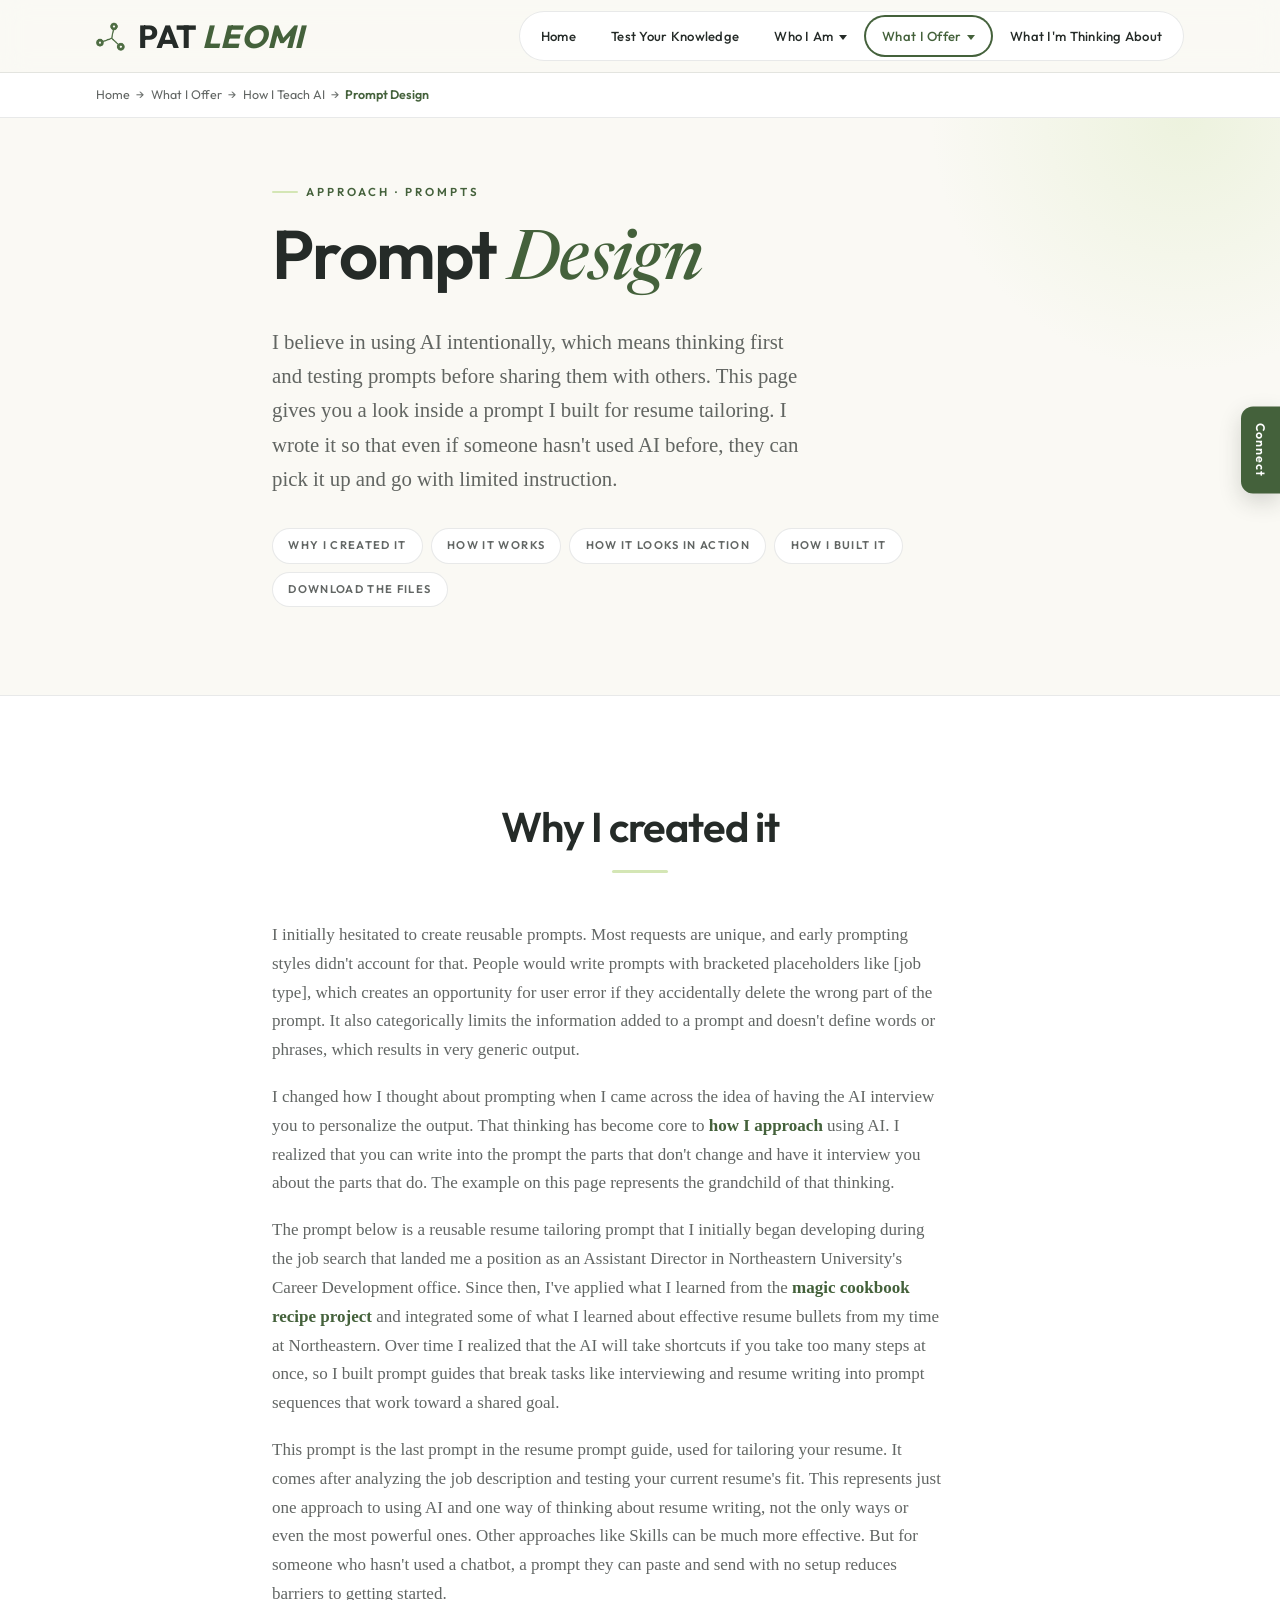
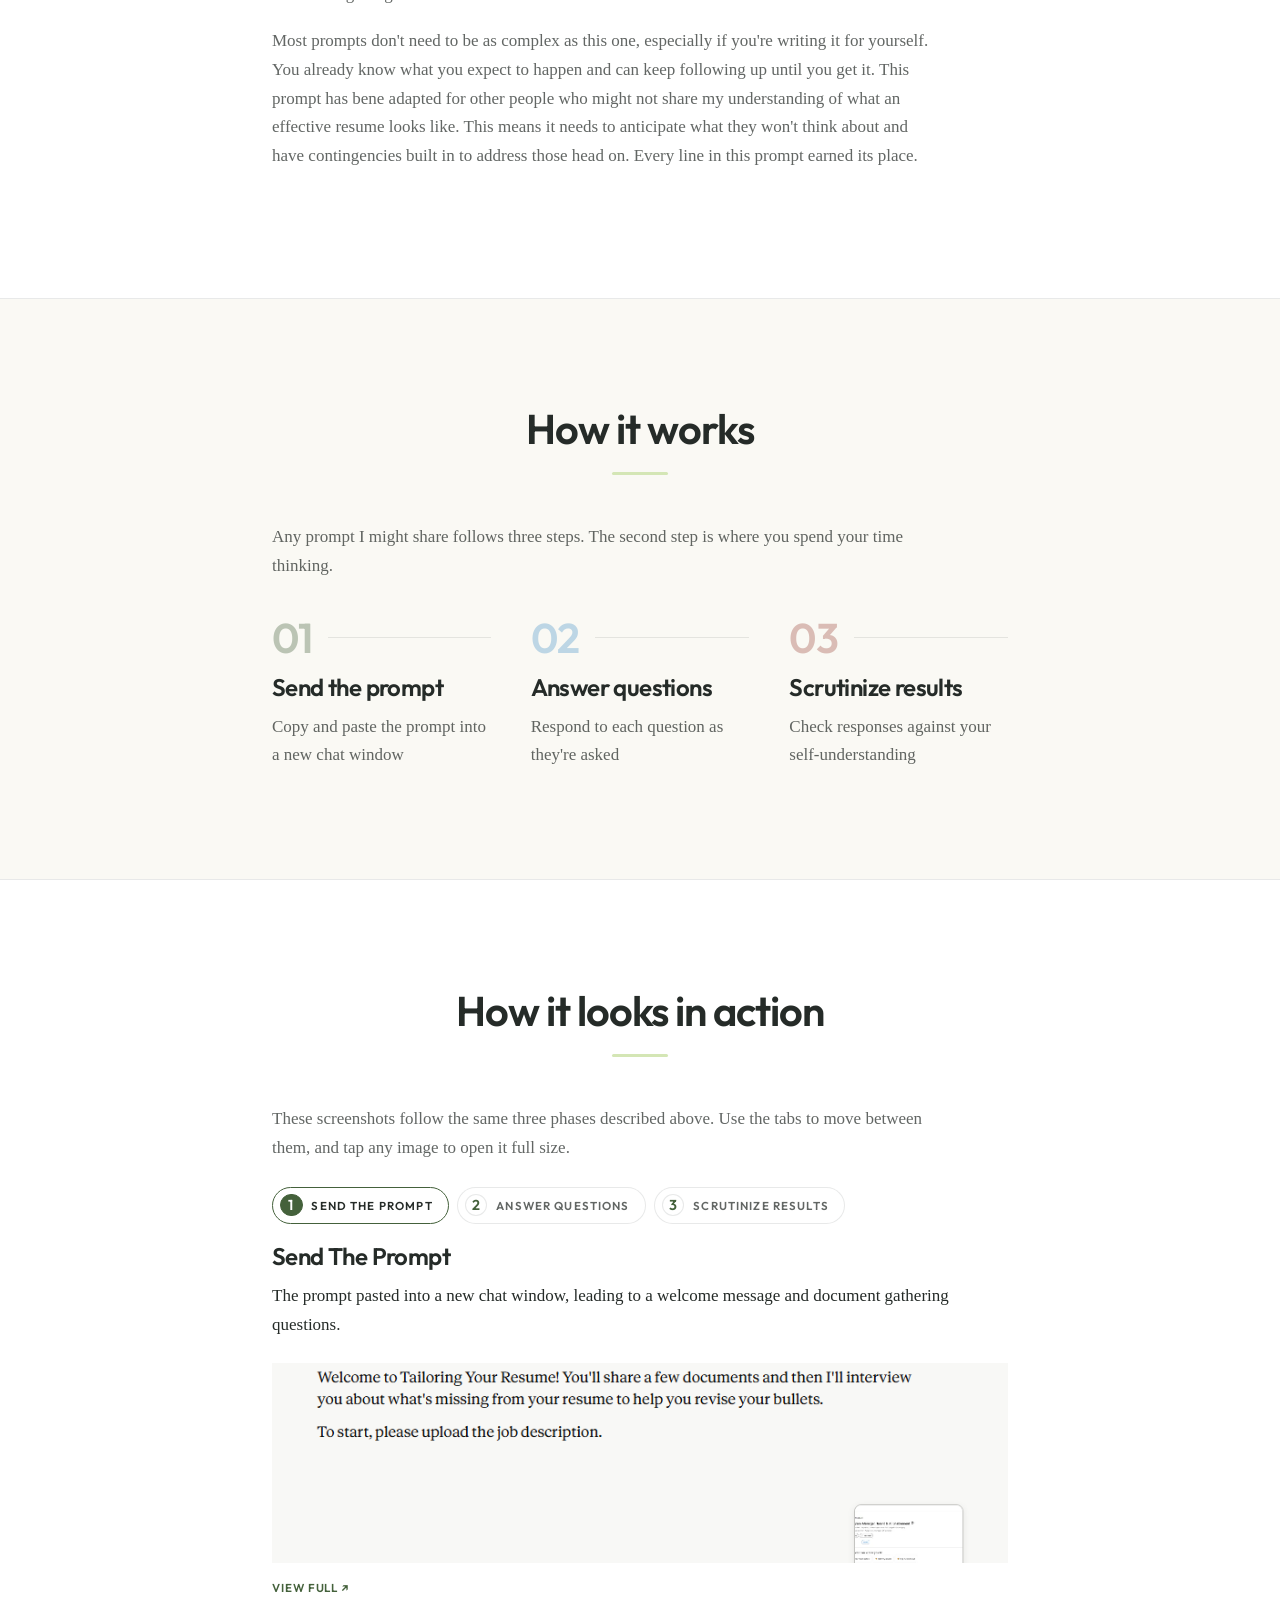
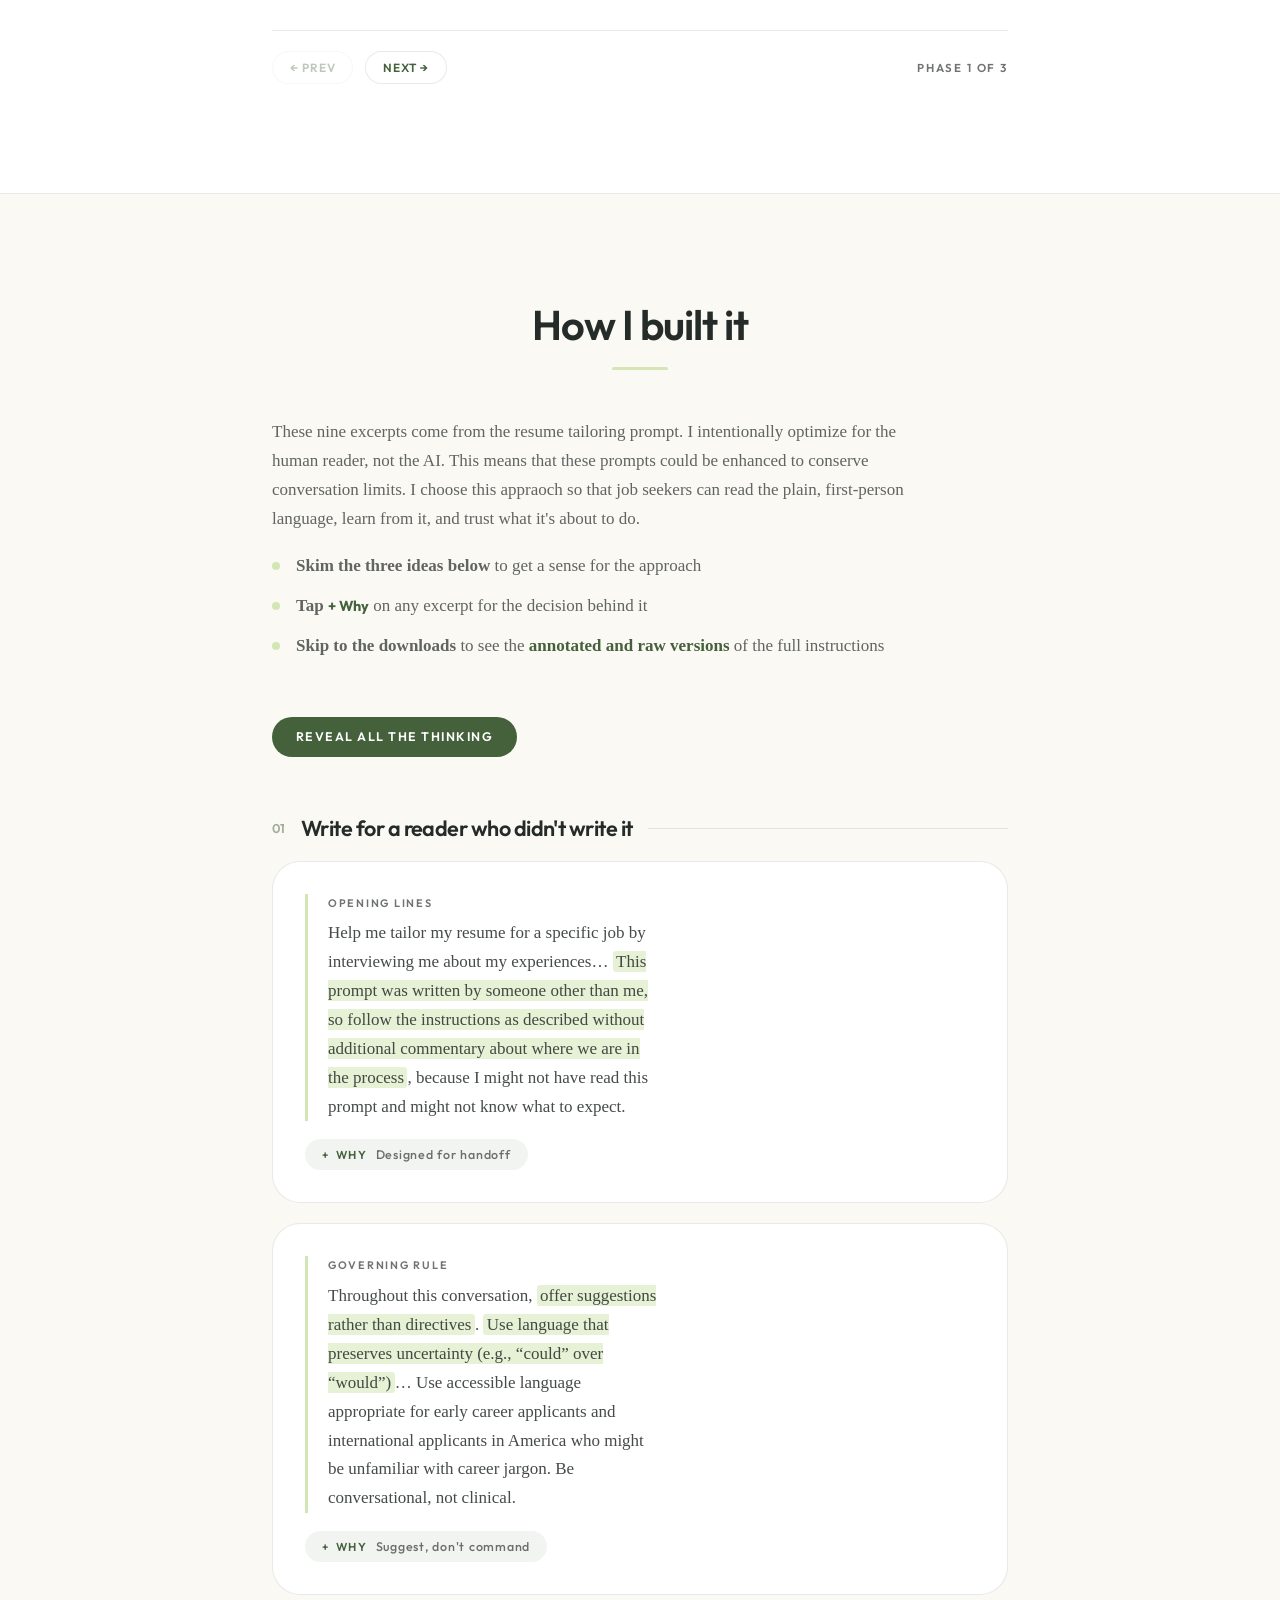
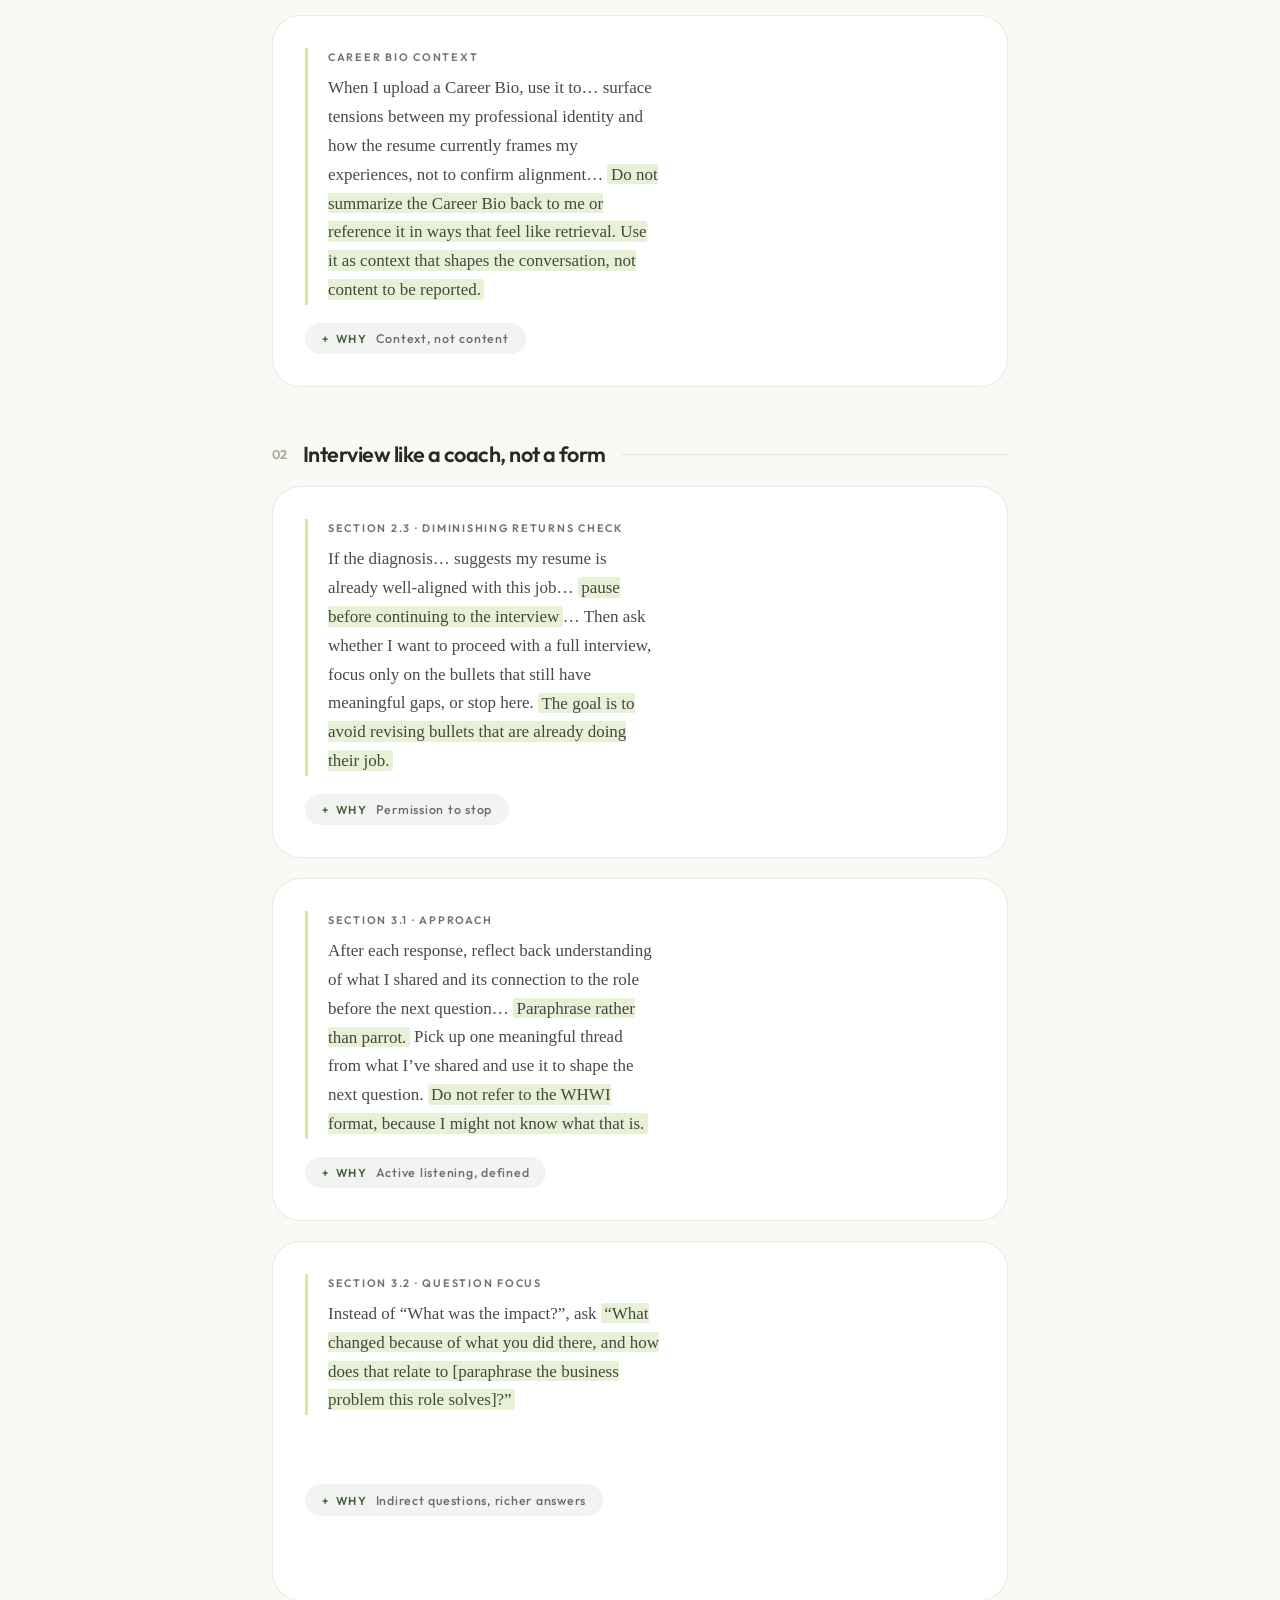
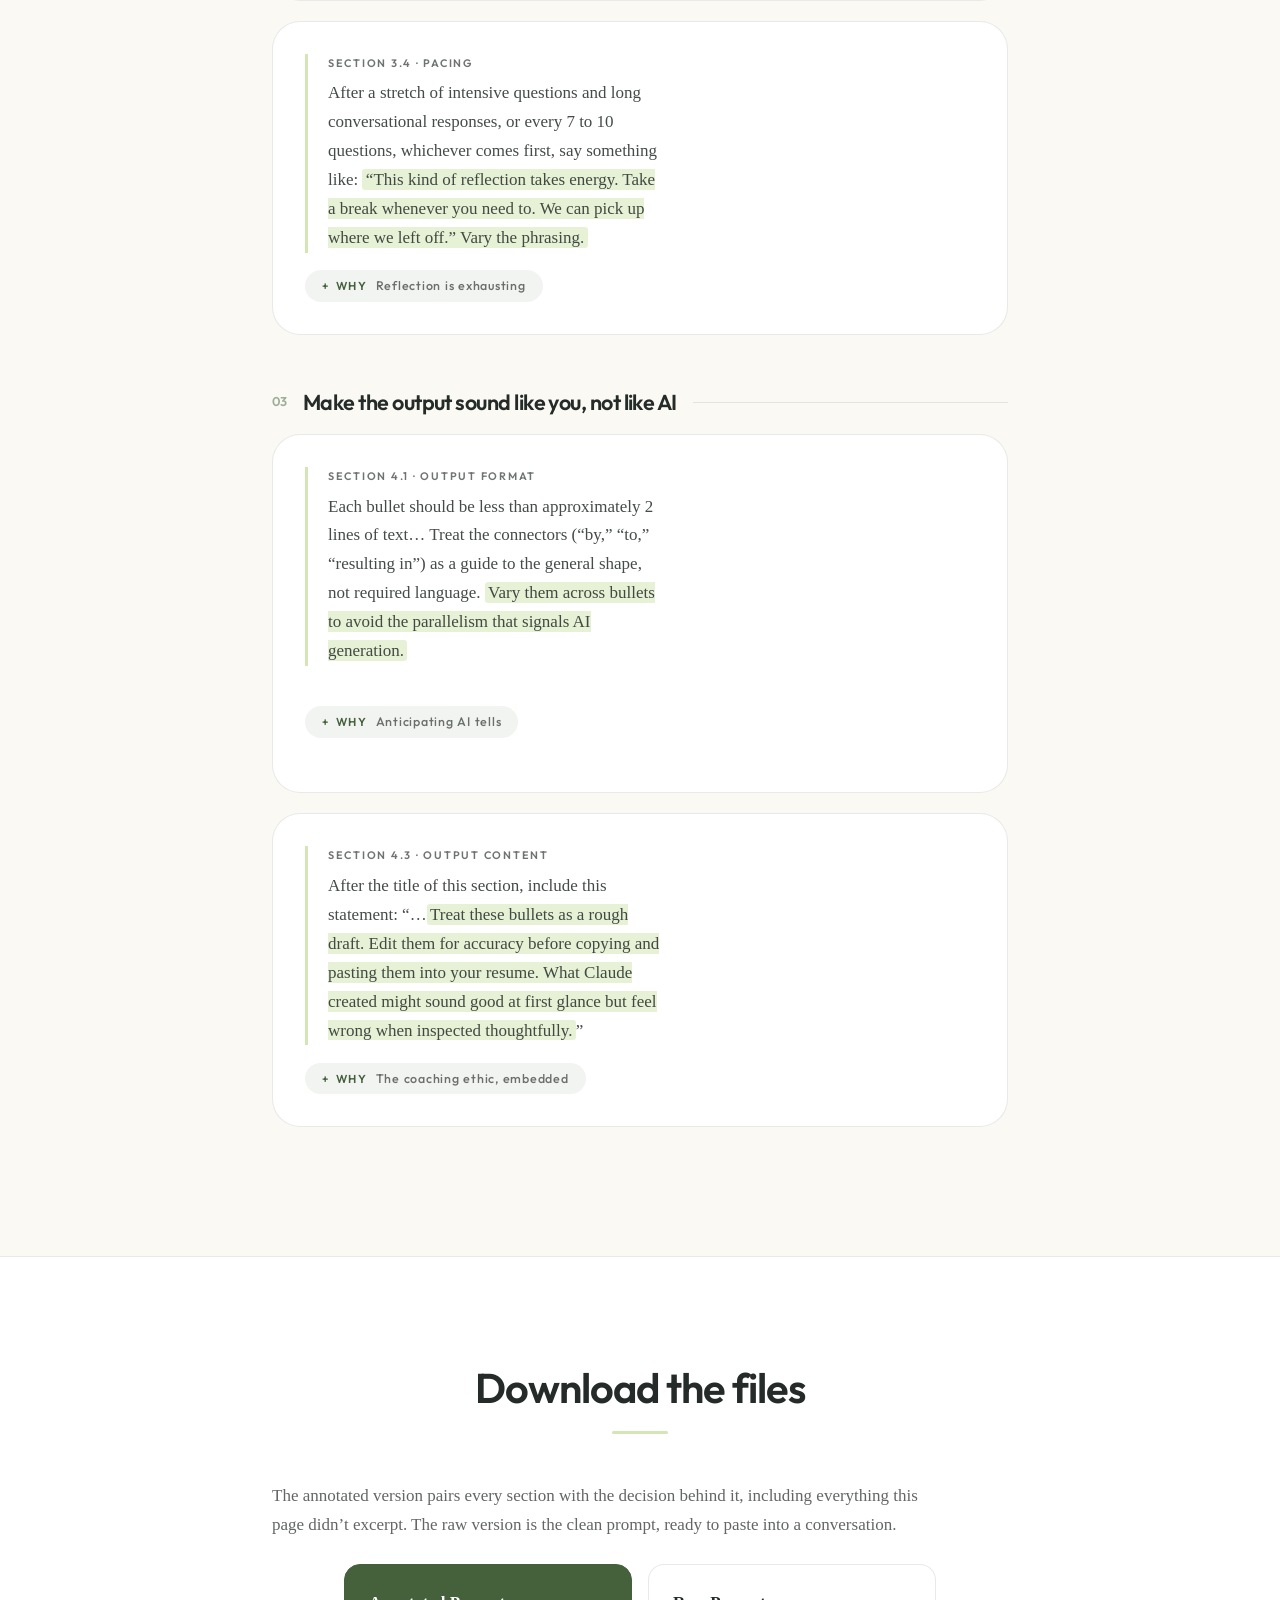
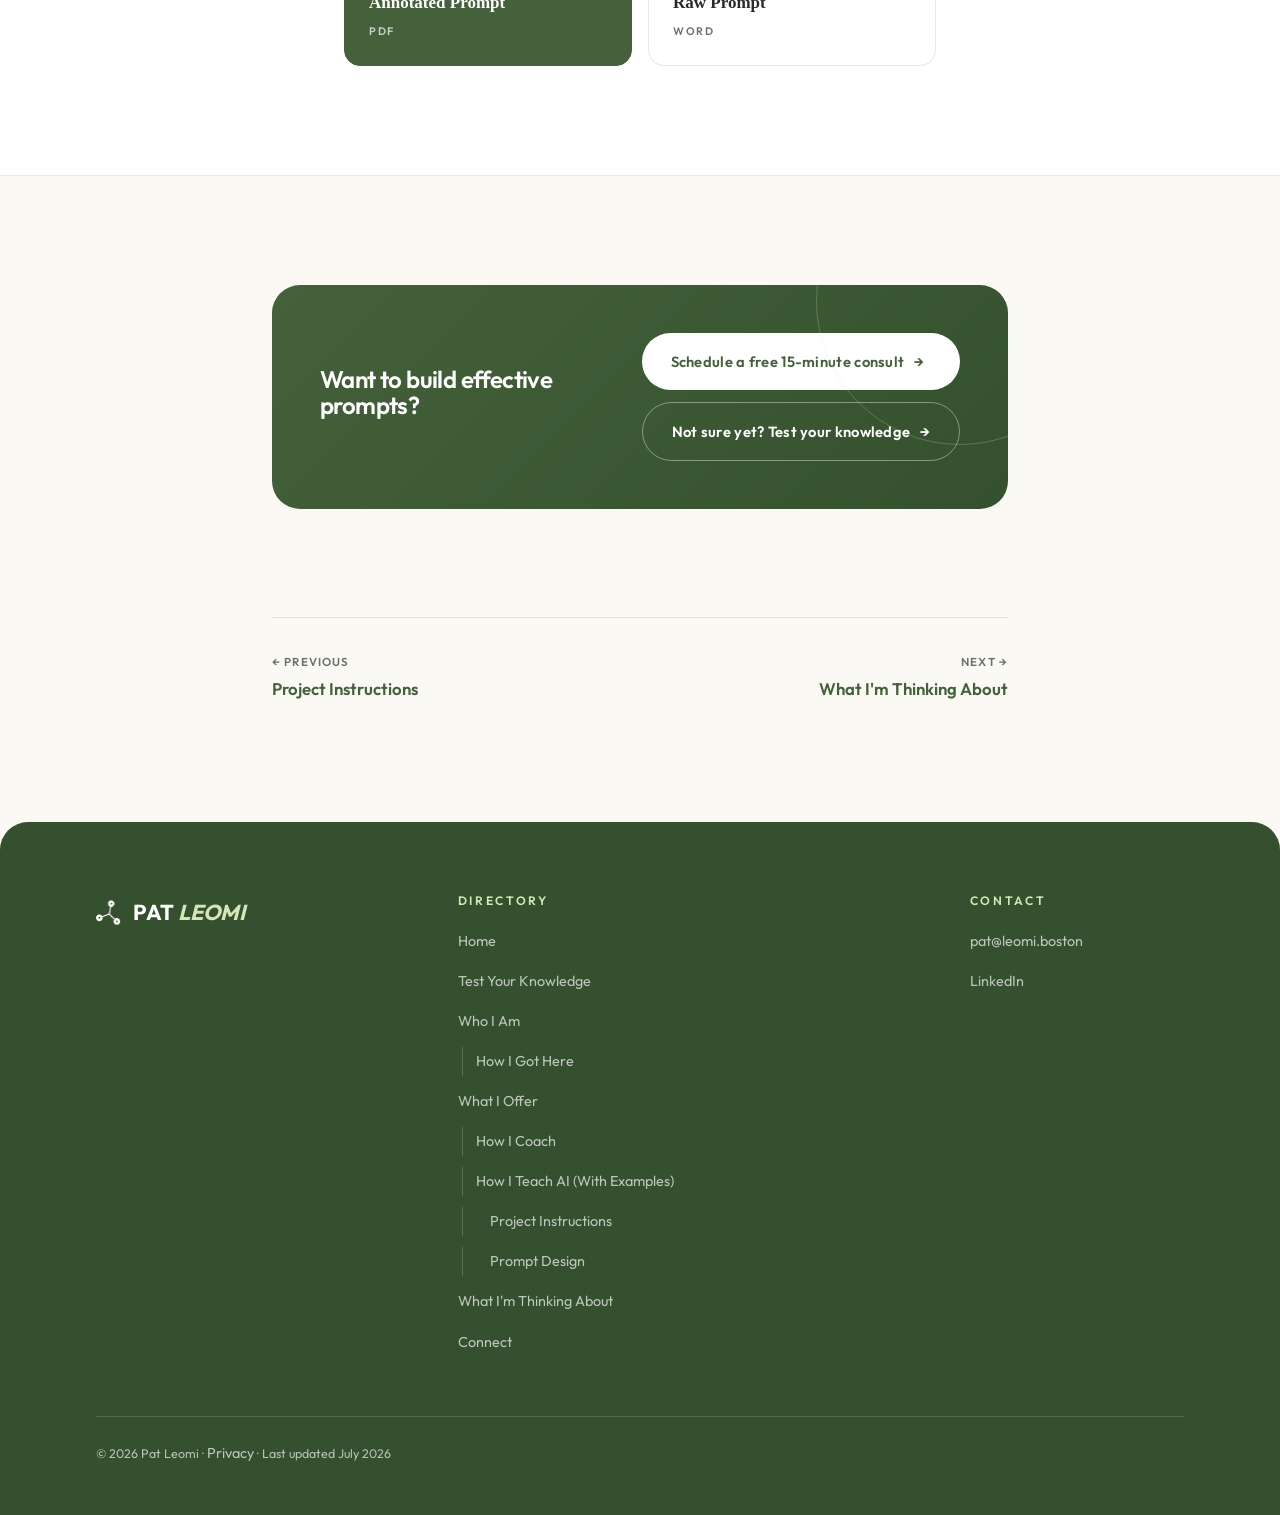
==== commit 30db630a: "Fix PDF links, unstyled 404, mobile CTA overflow, and approach anchor - services.html: correct case " ====
--- a/prompt_resumes.html
+++ b/prompt_resumes.html
@@ -77,7 +77,7 @@
 <h2 class="section-head">Why I created it</h2>
 <div class="prose">
 <p>I initially hesitated to create reusable prompts. Most requests are unique, and early prompting styles didn't account for that. People would write prompts with bracketed placeholders like [job type], which creates an opportunity for user error if they accidentally delete the wrong part of the prompt. It also categorically limits the information added to a prompt and doesn't define words or phrases, which results in very generic output.</p>
-<p>I changed how I thought about prompting when I came across the idea of having the AI interview you to personalize the output. That thinking has become core to <b><a href="approach.html/#pillars-heading">how I approach</a></b> using AI. I realized that you can write into the prompt the parts that don't change and have it interview you about the parts that do. The example on this page represents the grandchild of that thinking.</p>
+<p>I changed how I thought about prompting when I came across the idea of having the AI interview you to personalize the output. That thinking has become core to <b><a href="approach.html#pillars-heading">how I approach</a></b> using AI. I realized that you can write into the prompt the parts that don't change and have it interview you about the parts that do. The example on this page represents the grandchild of that thinking.</p>
 <p>The prompt below is a reusable resume tailoring prompt that I initially began developing during the job search that landed me a position as an Assistant Director in Northeastern University's Career Development office. Since then, I've applied what I learned from the <b><a href="project_recipe.html">magic cookbook recipe project</a></b> and integrated some of what I learned about effective resume bullets from my time at Northeastern. Over time I realized that the AI will take shortcuts if you take too many steps at once, so I built prompt guides that break tasks like interviewing and resume writing into prompt sequences that work toward a shared goal.</p>
 <p>This prompt is the last prompt in the resume prompt guide, used for tailoring your resume. It comes after analyzing the job description and testing your current resume's fit. This represents just one approach to using AI and one way of thinking about resume writing, not the only ways or even the most powerful ones. Other approaches like Skills can be much more effective. But for someone who hasn't used a chatbot, a prompt they can paste and send with no setup reduces barriers to getting started.</p>
 <p>Most prompts don't need to be as complex as this one, especially if you're writing it for yourself. You already know what you expect to happen and can keep following up until you get it. This prompt has bene adapted for other people who might not share my understanding of what an effective resume looks like. This means it needs to anticipate what they won't think about and have contingencies built in to address those head on. Every line in this prompt earned its place.</p>
--- a/assets/css/main.css
+++ b/assets/css/main.css
@@ -307,13 +307,13 @@
     gap: 0.6rem;
     font-family: var(--font-head);
     font-weight: 700;
-    font-size: 1.1rem;
+    font-size: 2rem;
     letter-spacing: 0.01em;
     color: var(--ink);
     text-transform: uppercase;
 }
 .brand:hover { text-decoration: none; }
-.brand img { width: 1.7rem; height: 1.7rem; }
+.brand img { width: 2rem; height: 2rem; }
 .brand em { font-style: italic; color: var(--green); }
 
 .site-nav ul {
@@ -856,6 +856,14 @@
 .cta-banner--light::after { border-color: rgba(68, 97, 59, 0.18); }
 .cta-banner--light h2, .cta-banner--light h3 { color: var(--green); }
 .cta-banner--light p { color: var(--muted); }
+
+/* On phones the banner's row layout pushed the long-labeled buttons past the
+   viewport edge. Stack the actions under the copy and let them fill the width. */
+@media (max-width: 48rem) {
+    .cta-banner { flex-direction: column; align-items: flex-start; }
+    .cta-banner .cta-actions { width: 100%; }
+    .cta-banner .cta-actions .btn { width: 100%; justify-content: center; }
+}
 
 
 /* ============================================================
